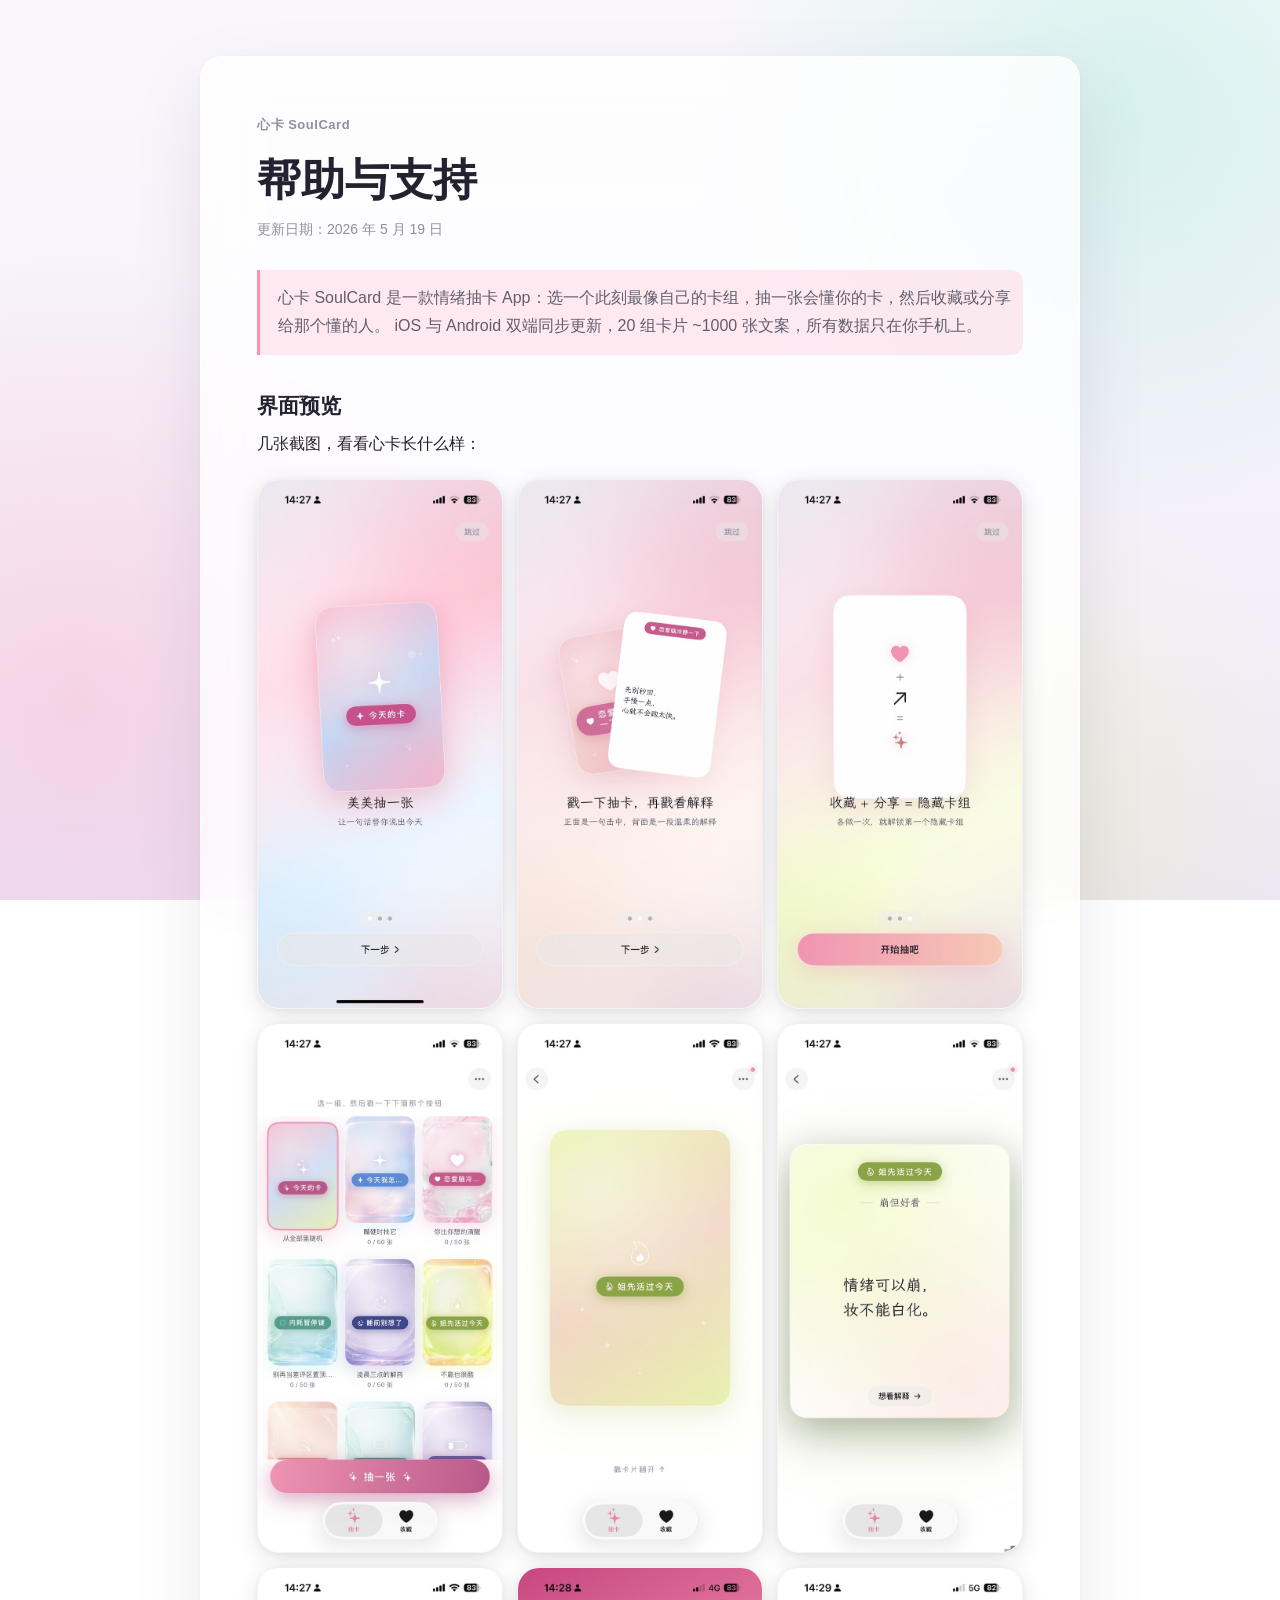
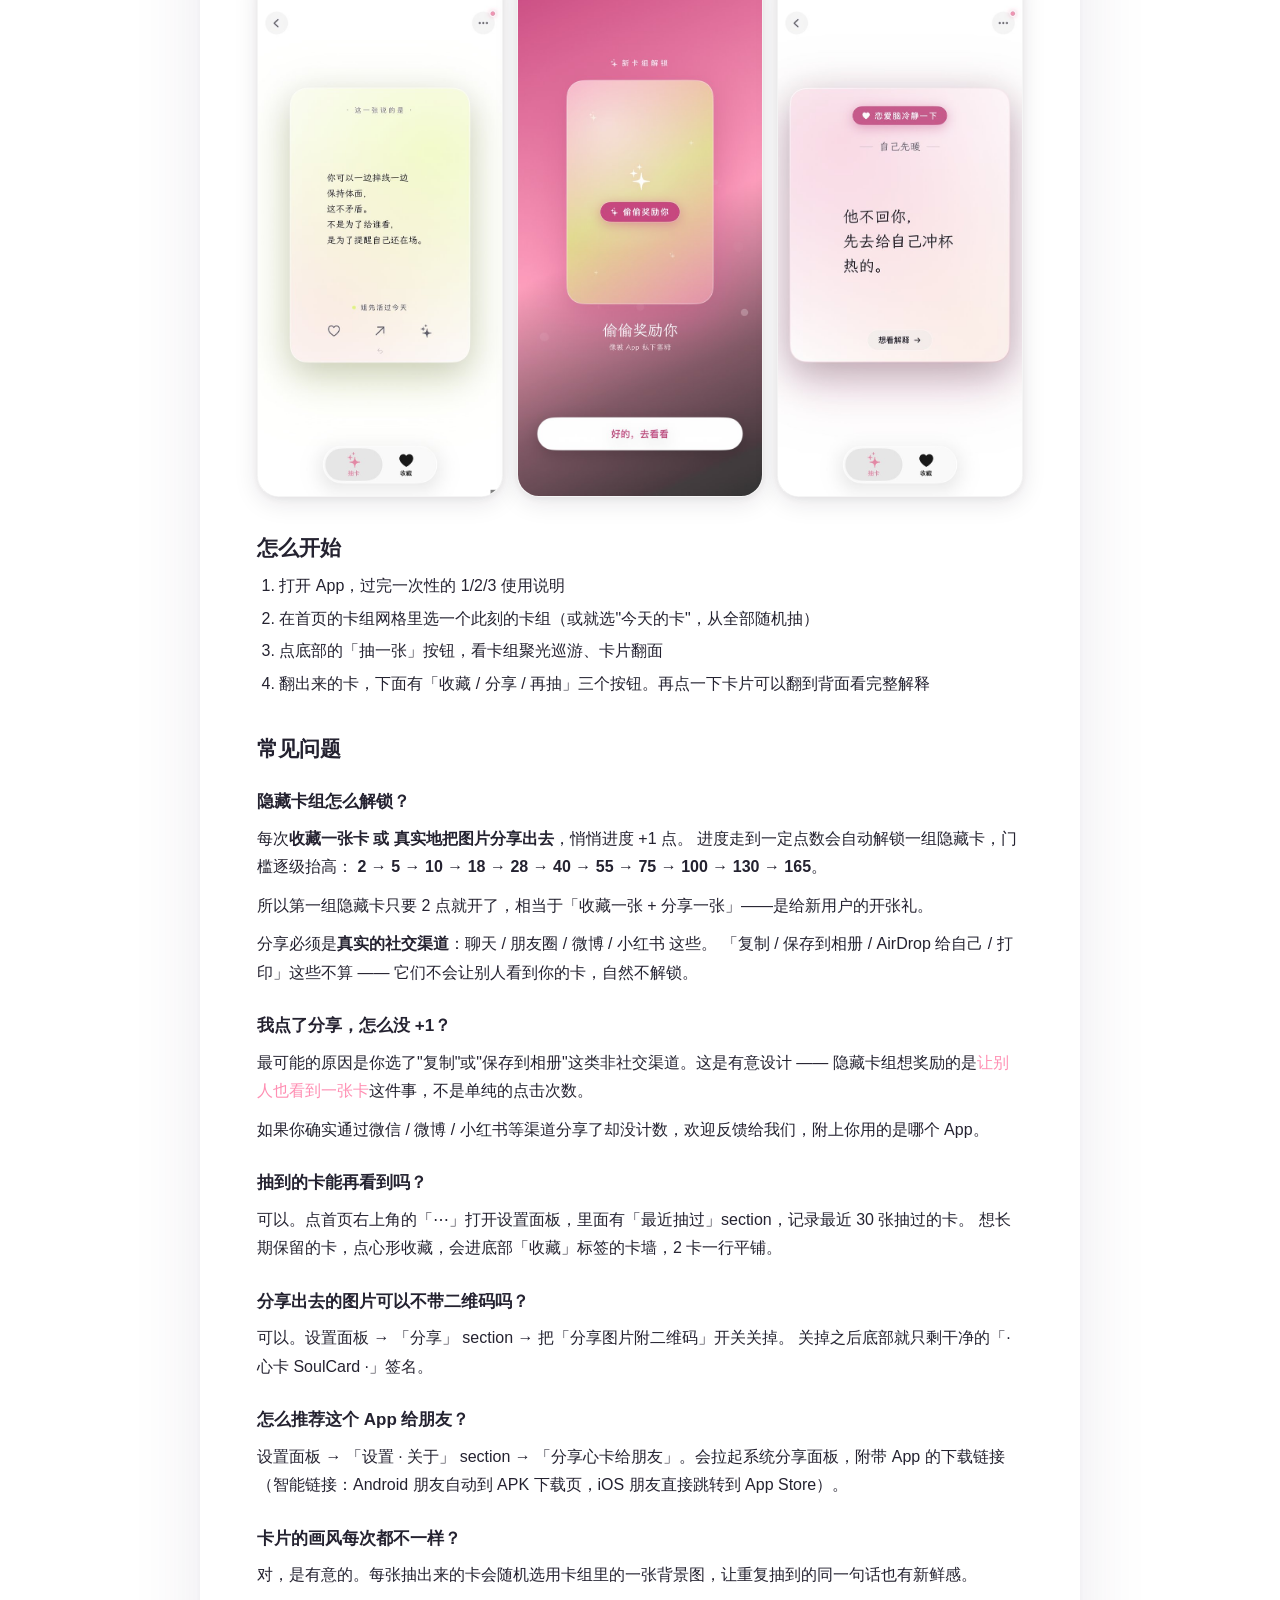
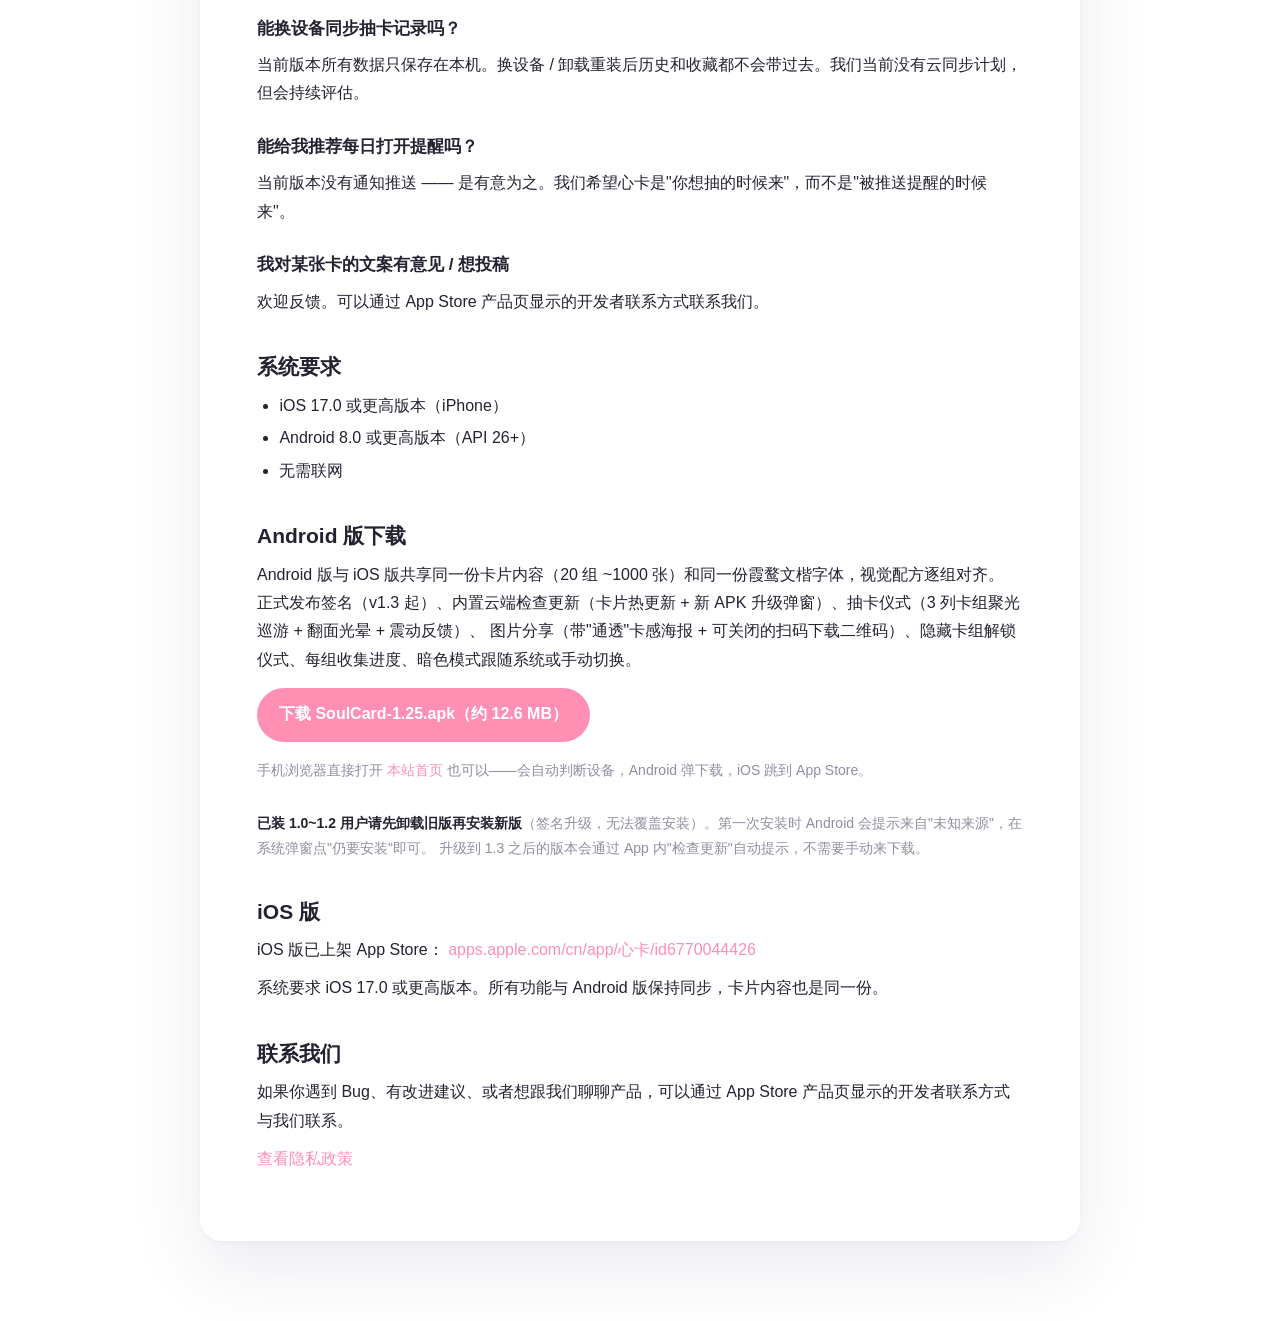
==== support.html @ 395b5c8a "v1.25 — Settings sheet section reorder History (最近抽过) is a low-frequency look-back surface; About / " ====
<!doctype html>
<html lang="zh-Hans">
<head>
  <meta charset="utf-8">
  <meta name="viewport" content="width=device-width, initial-scale=1">
  <title>心卡 SoulCard 帮助与支持</title>
  <meta name="description" content="心卡 SoulCard App 使用帮助、常见问题与联系方式">
  <link rel="stylesheet" href="style.css">
</head>
<body>
  <main>
    <article>
      <p class="brand"><a href="./index.html">心卡 SoulCard</a></p>
      <h1>帮助与支持</h1>
      <p class="meta">更新日期：2026 年 5 月 19 日</p>

      <p class="summary">
        心卡 SoulCard 是一款情绪抽卡 App：选一个此刻最像自己的卡组，抽一张会懂你的卡，然后收藏或分享给那个懂的人。
        iOS 与 Android 双端同步更新，20 组卡片 ~1000 张文案，所有数据只在你手机上。
      </p>

      <h2>界面预览</h2>
      <p>几张截图，看看心卡长什么样：</p>
      <div class="screenshots-grid">
        <img src="./screenshots/img_7902.jpg" alt="心卡界面 1" loading="lazy">
        <img src="./screenshots/img_7903.jpg" alt="心卡界面 2" loading="lazy">
        <img src="./screenshots/img_7904.jpg" alt="心卡界面 3" loading="lazy">
        <img src="./screenshots/img_7905.jpg" alt="心卡界面 4" loading="lazy">
        <img src="./screenshots/img_7906.jpg" alt="心卡界面 5" loading="lazy">
        <img src="./screenshots/img_7907.jpg" alt="心卡界面 6" loading="lazy">
        <img src="./screenshots/img_7908.jpg" alt="心卡界面 7" loading="lazy">
        <img src="./screenshots/img_7911.jpg" alt="心卡界面 8" loading="lazy">
        <img src="./screenshots/img_7913.jpg" alt="心卡界面 9" loading="lazy">
      </div>

      <h2>怎么开始</h2>
      <ol>
        <li>打开 App，过完一次性的 1/2/3 使用说明</li>
        <li>在首页的卡组网格里选一个此刻的卡组（或就选"今天的卡"，从全部随机抽）</li>
        <li>点底部的「抽一张」按钮，看卡组聚光巡游、卡片翻面</li>
        <li>翻出来的卡，下面有「收藏 / 分享 / 再抽」三个按钮。再点一下卡片可以翻到背面看完整解释</li>
      </ol>

      <h2>常见问题</h2>

      <h3>隐藏卡组怎么解锁？</h3>
      <p>
        每次<strong>收藏一张卡 或 真实地把图片分享出去</strong>，悄悄进度 +1 点。
        进度走到一定点数会自动解锁一组隐藏卡，门槛逐级抬高：
        <strong>2 → 5 → 10 → 18 → 28 → 40 → 55 → 75 → 100 → 130 → 165</strong>。
      </p>
      <p>
        所以第一组隐藏卡只要 2 点就开了，相当于「收藏一张 + 分享一张」——是给新用户的开张礼。
      </p>
      <p>
        分享必须是<strong>真实的社交渠道</strong>：聊天 / 朋友圈 / 微博 / 小红书 这些。
        「复制 / 保存到相册 / AirDrop 给自己 / 打印」这些不算 —— 它们不会让别人看到你的卡，自然不解锁。
      </p>

      <h3>我点了分享，怎么没 +1？</h3>
      <p>
        最可能的原因是你选了"复制"或"保存到相册"这类非社交渠道。这是有意设计 —— 隐藏卡组想奖励的是<em>让别人也看到一张卡</em>这件事，不是单纯的点击次数。
      </p>
      <p>
        如果你确实通过微信 / 微博 / 小红书等渠道分享了却没计数，欢迎反馈给我们，附上你用的是哪个 App。
      </p>

      <h3>抽到的卡能再看到吗？</h3>
      <p>
        可以。点首页右上角的「⋯」打开设置面板，里面有「最近抽过」section，记录最近 30 张抽过的卡。
        想长期保留的卡，点心形收藏，会进底部「收藏」标签的卡墙，2 卡一行平铺。
      </p>

      <h3>分享出去的图片可以不带二维码吗？</h3>
      <p>
        可以。设置面板 → 「分享」 section → 把「分享图片附二维码」开关关掉。
        关掉之后底部就只剩干净的「· 心卡 SoulCard ·」签名。
      </p>

      <h3>怎么推荐这个 App 给朋友？</h3>
      <p>
        设置面板 → 「设置 · 关于」 section → 「分享心卡给朋友」。会拉起系统分享面板，附带 App 的下载链接（智能链接：Android 朋友自动到 APK 下载页，iOS 朋友直接跳转到 App Store）。
      </p>

      <h3>卡片的画风每次都不一样？</h3>
      <p>
        对，是有意的。每张抽出来的卡会随机选用卡组里的一张背景图，让重复抽到的同一句话也有新鲜感。
      </p>

      <h3>能换设备同步抽卡记录吗？</h3>
      <p>
        当前版本所有数据只保存在本机。换设备 / 卸载重装后历史和收藏都不会带过去。我们当前没有云同步计划，但会持续评估。
      </p>

      <h3>能给我推荐每日打开提醒吗？</h3>
      <p>
        当前版本没有通知推送 —— 是有意为之。我们希望心卡是"你想抽的时候来"，而不是"被推送提醒的时候来"。
      </p>

      <h3>我对某张卡的文案有意见 / 想投稿</h3>
      <p>
        欢迎反馈。可以通过 App Store 产品页显示的开发者联系方式联系我们。
      </p>

      <h2>系统要求</h2>
      <ul>
        <li>iOS 17.0 或更高版本（iPhone）</li>
        <li>Android 8.0 或更高版本（API 26+）</li>
        <li>无需联网</li>
      </ul>

      <h2>Android 版下载</h2>
      <p>
        Android 版与 iOS 版共享同一份卡片内容（20 组 ~1000 张）和同一份霞鹜文楷字体，视觉配方逐组对齐。
        正式发布签名（v1.3 起）、内置云端检查更新（卡片热更新 + 新 APK 升级弹窗）、抽卡仪式（3 列卡组聚光巡游 + 翻面光晕 + 震动反馈）、
        图片分享（带"通透"卡感海报 + 可关闭的扫码下载二维码）、隐藏卡组解锁仪式、每组收集进度、暗色模式跟随系统或手动切换。
      </p>
      <p>
        <a class="apk-download" href="./android/SoulCard-1.25.apk" download>下载 SoulCard-1.25.apk（约 12.6 MB）</a>
      </p>
      <p class="meta">
        手机浏览器直接打开 <a href="./">本站首页</a> 也可以——会自动判断设备，Android 弹下载，iOS 跳到 App Store。
      </p>
      <p class="meta">
        <strong>已装 1.0~1.2 用户请先卸载旧版再安装新版</strong>（签名升级，无法覆盖安装）。第一次安装时 Android 会提示来自"未知来源"，在系统弹窗点"仍要安装"即可。
        升级到 1.3 之后的版本会通过 App 内"检查更新"自动提示，不需要手动来下载。
      </p>

      <h2>iOS 版</h2>
      <p>
        iOS 版已上架 App Store：
        <a href="https://apps.apple.com/cn/app/%E5%BF%83%E5%8D%A1/id6770044426">apps.apple.com/cn/app/心卡/id6770044426</a>
      </p>
      <p>
        系统要求 iOS 17.0 或更高版本。所有功能与 Android 版保持同步，卡片内容也是同一份。
      </p>

      <h2>联系我们</h2>
      <p>
        如果你遇到 Bug、有改进建议、或者想跟我们聊聊产品，可以通过 App Store 产品页显示的开发者联系方式与我们联系。
      </p>
      <p>
        <a href="./privacy.html">查看隐私政策</a>
      </p>
    </article>
  </main>
</body>
</html>
---- style.css ----
:root {
  color-scheme: light;
  --bg-base: #faf7fc;
  --paper: rgba(255, 255, 255, 0.78);
  --ink-primary: #242230;
  --ink-secondary: #625e6d;
  --ink-tertiary: #928da0;
  --accent: #ff8fb3;
  --accent-soft: rgba(255, 143, 179, 0.18);
  --line: rgba(255, 255, 255, 0.55);
  --line-soft: rgba(146, 141, 160, 0.18);
}

* {
  box-sizing: border-box;
}

html, body {
  margin: 0;
  padding: 0;
}

body {
  min-height: 100vh;
  background:
    radial-gradient(circle at 88% 12%, rgba(141, 232, 210, 0.32), transparent 26rem),
    radial-gradient(circle at 6% 78%, rgba(255, 143, 179, 0.28), transparent 28rem),
    radial-gradient(circle at 78% 92%, rgba(221, 245, 110, 0.22), transparent 22rem),
    linear-gradient(180deg, #faf7fc, #f3effa 70%, #ece6f7);
  background-attachment: fixed;
  color: var(--ink-primary);
  font-family: -apple-system, BlinkMacSystemFont, "PingFang SC", "Hiragino Sans GB", "Microsoft YaHei", sans-serif;
  line-height: 1.78;
  -webkit-font-smoothing: antialiased;
}

main {
  width: min(880px, calc(100% - 32px));
  margin: 0 auto;
  padding: 56px 0 80px;
}

article {
  background: var(--paper);
  backdrop-filter: blur(28px) saturate(1.1);
  -webkit-backdrop-filter: blur(28px) saturate(1.1);
  border: 1px solid var(--line);
  border-radius: 22px;
  padding: clamp(28px, 5vw, 56px);
  box-shadow:
    0 26px 70px rgba(60, 40, 90, 0.10),
    0 2px 6px rgba(60, 40, 90, 0.04);
}

article.landing {
  text-align: center;
  padding-top: clamp(56px, 10vw, 96px);
  padding-bottom: clamp(48px, 8vw, 80px);
}

.brand {
  margin: 0 0 18px;
  font-size: 13px;
  font-weight: 600;
  letter-spacing: 0.04em;
  color: var(--ink-tertiary);
  text-transform: none;
}

.brand a {
  color: inherit;
  text-decoration: none;
}

.brand a:hover {
  color: var(--accent);
}

h1 {
  margin: 0 0 8px;
  font-size: clamp(30px, 5.4vw, 44px);
  line-height: 1.2;
  letter-spacing: 0;
  font-weight: 600;
}

h2 {
  margin: 36px 0 10px;
  font-size: 21px;
  line-height: 1.4;
  letter-spacing: 0;
  font-weight: 600;
}

h3 {
  margin: 26px 0 8px;
  font-size: 17px;
  line-height: 1.5;
  font-weight: 600;
  color: var(--ink-primary);
}

p {
  margin: 10px 0;
  color: var(--ink-primary);
}

strong {
  font-weight: 600;
  color: var(--ink-primary);
}

em {
  font-style: normal;
  color: var(--accent);
  font-weight: 500;
}

ul, ol {
  margin: 10px 0 0;
  padding-left: 1.4em;
}

li {
  margin: 4px 0;
  color: var(--ink-primary);
}

.meta {
  color: var(--ink-tertiary);
  font-size: 14px;
  margin-bottom: 28px;
}

.apk-download {
  display: inline-block;
  background: var(--accent);
  color: #fff;
  padding: 12px 22px;
  border-radius: 28px;
  text-decoration: none;
  font-weight: 600;
  font-size: 16px;
  margin: 4px 0 6px;
}

.apk-download:hover {
  opacity: 0.9;
}

.screenshots-grid {
  display: grid;
  grid-template-columns: repeat(3, 1fr);
  gap: 14px;
  margin: 20px 0 28px;
}

.screenshots-grid img {
  width: 100%;
  height: auto;
  border-radius: 22px;
  box-shadow: 0 6px 24px rgba(30, 18, 40, 0.10), 0 2px 6px rgba(30, 18, 40, 0.06);
  border: 1px solid rgba(0, 0, 0, 0.04);
  display: block;
}

@media (max-width: 600px) {
  .screenshots-grid {
    grid-template-columns: repeat(2, 1fr);
    gap: 10px;
  }
  .screenshots-grid img {
    border-radius: 16px;
  }
}

.tagline {
  font-size: clamp(16px, 2.4vw, 19px);
  color: var(--ink-secondary);
  margin: 6px 0 28px;
}

.summary {
  border-left: 3px solid var(--accent);
  padding: 14px 0 14px 18px;
  margin: 24px 0 8px;
  color: var(--ink-secondary);
  background: var(--accent-soft);
  border-radius: 0 12px 12px 0;
}

article.landing .summary {
  border-left: none;
  border-radius: 14px;
  padding: 18px 22px;
  text-align: center;
  display: inline-block;
  max-width: 540px;
  margin: 0 auto;
}

a {
  color: var(--accent);
  text-decoration: none;
  border-bottom: 1px solid transparent;
  transition: border-color 0.18s ease;
}

a:hover {
  border-bottom-color: var(--accent);
}

.links {
  display: flex;
  flex-wrap: wrap;
  justify-content: center;
  gap: 14px;
  margin: 36px 0 18px;
}

.links a {
  display: inline-flex;
  align-items: center;
  padding: 12px 22px;
  border-radius: 999px;
  background: rgba(255, 255, 255, 0.7);
  border: 1px solid var(--line);
  color: var(--ink-primary);
  font-weight: 600;
  box-shadow: 0 6px 20px rgba(60, 40, 90, 0.06);
  transition: transform 0.18s ease, box-shadow 0.18s ease;
}

.links a:hover {
  transform: translateY(-1px);
  box-shadow: 0 10px 28px rgba(60, 40, 90, 0.10);
}

.footer-note {
  font-size: 13px;
  color: var(--ink-tertiary);
  margin-top: 24px;
}
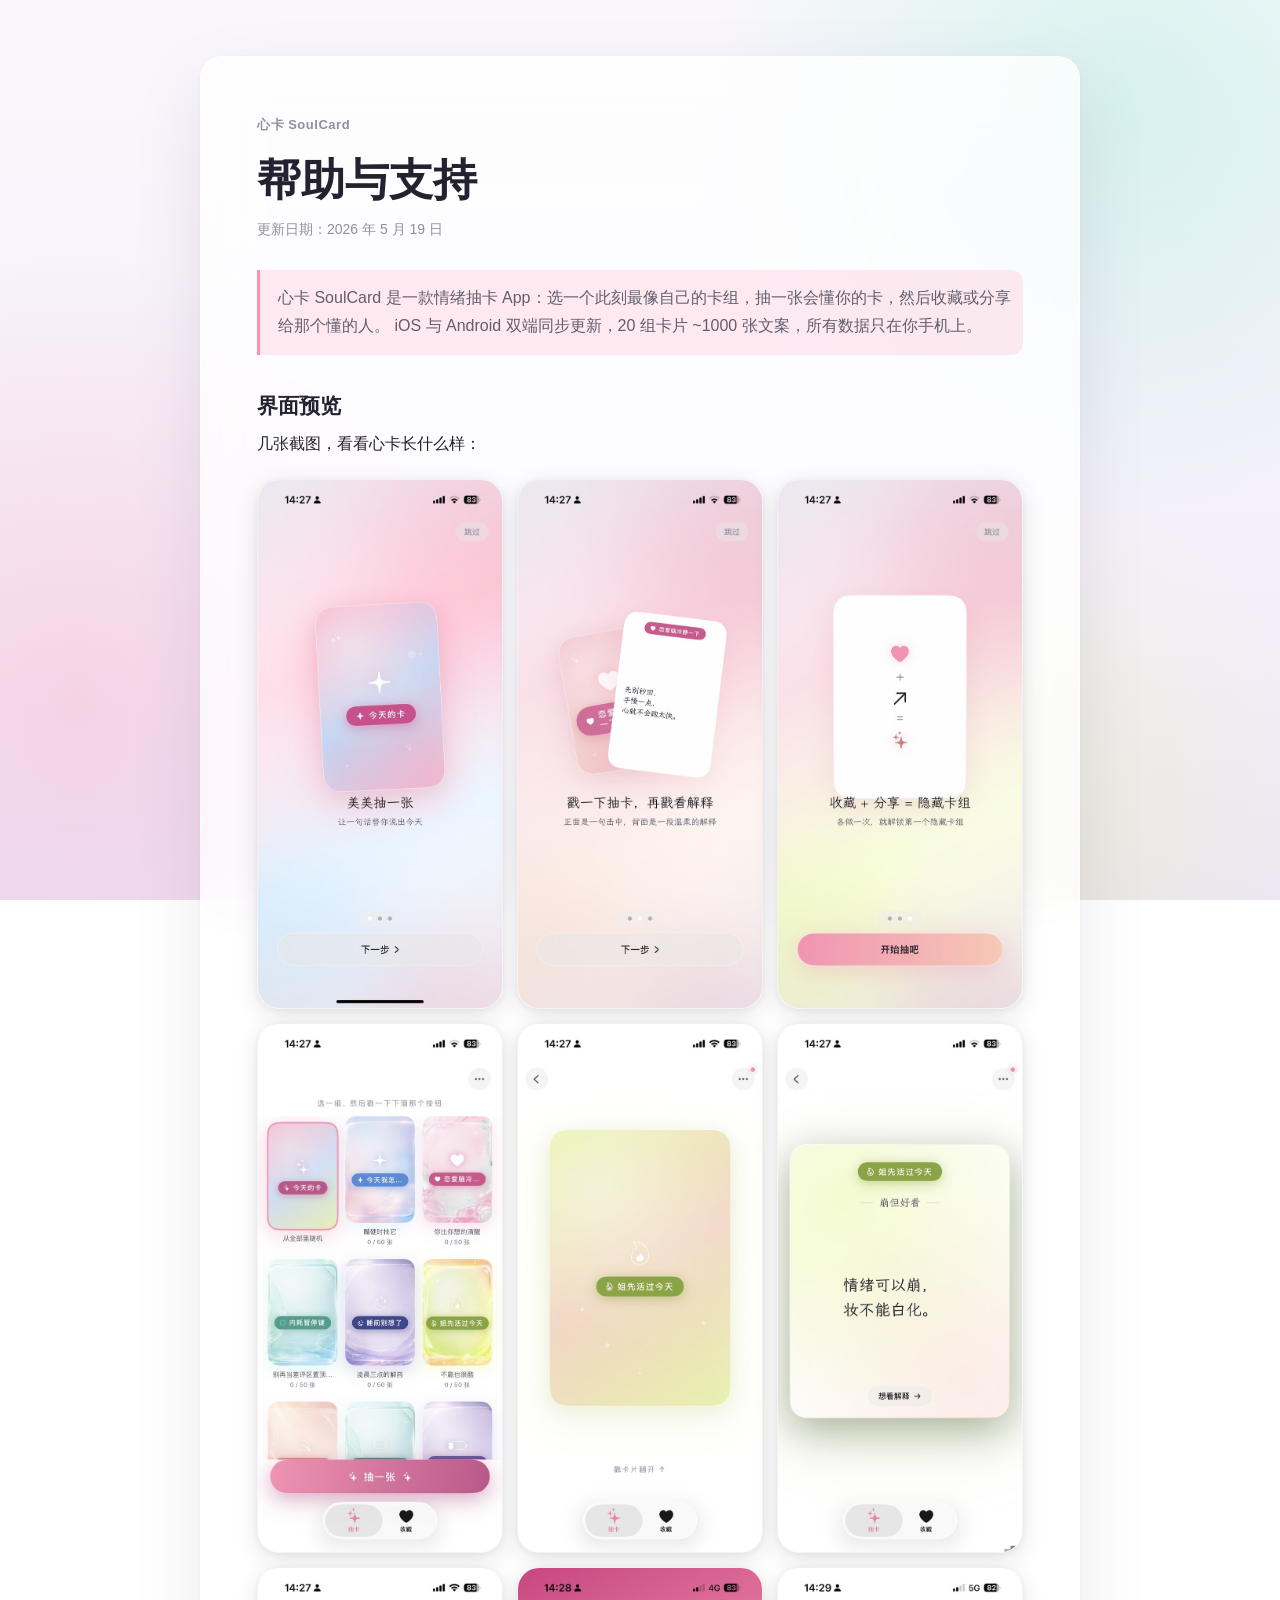
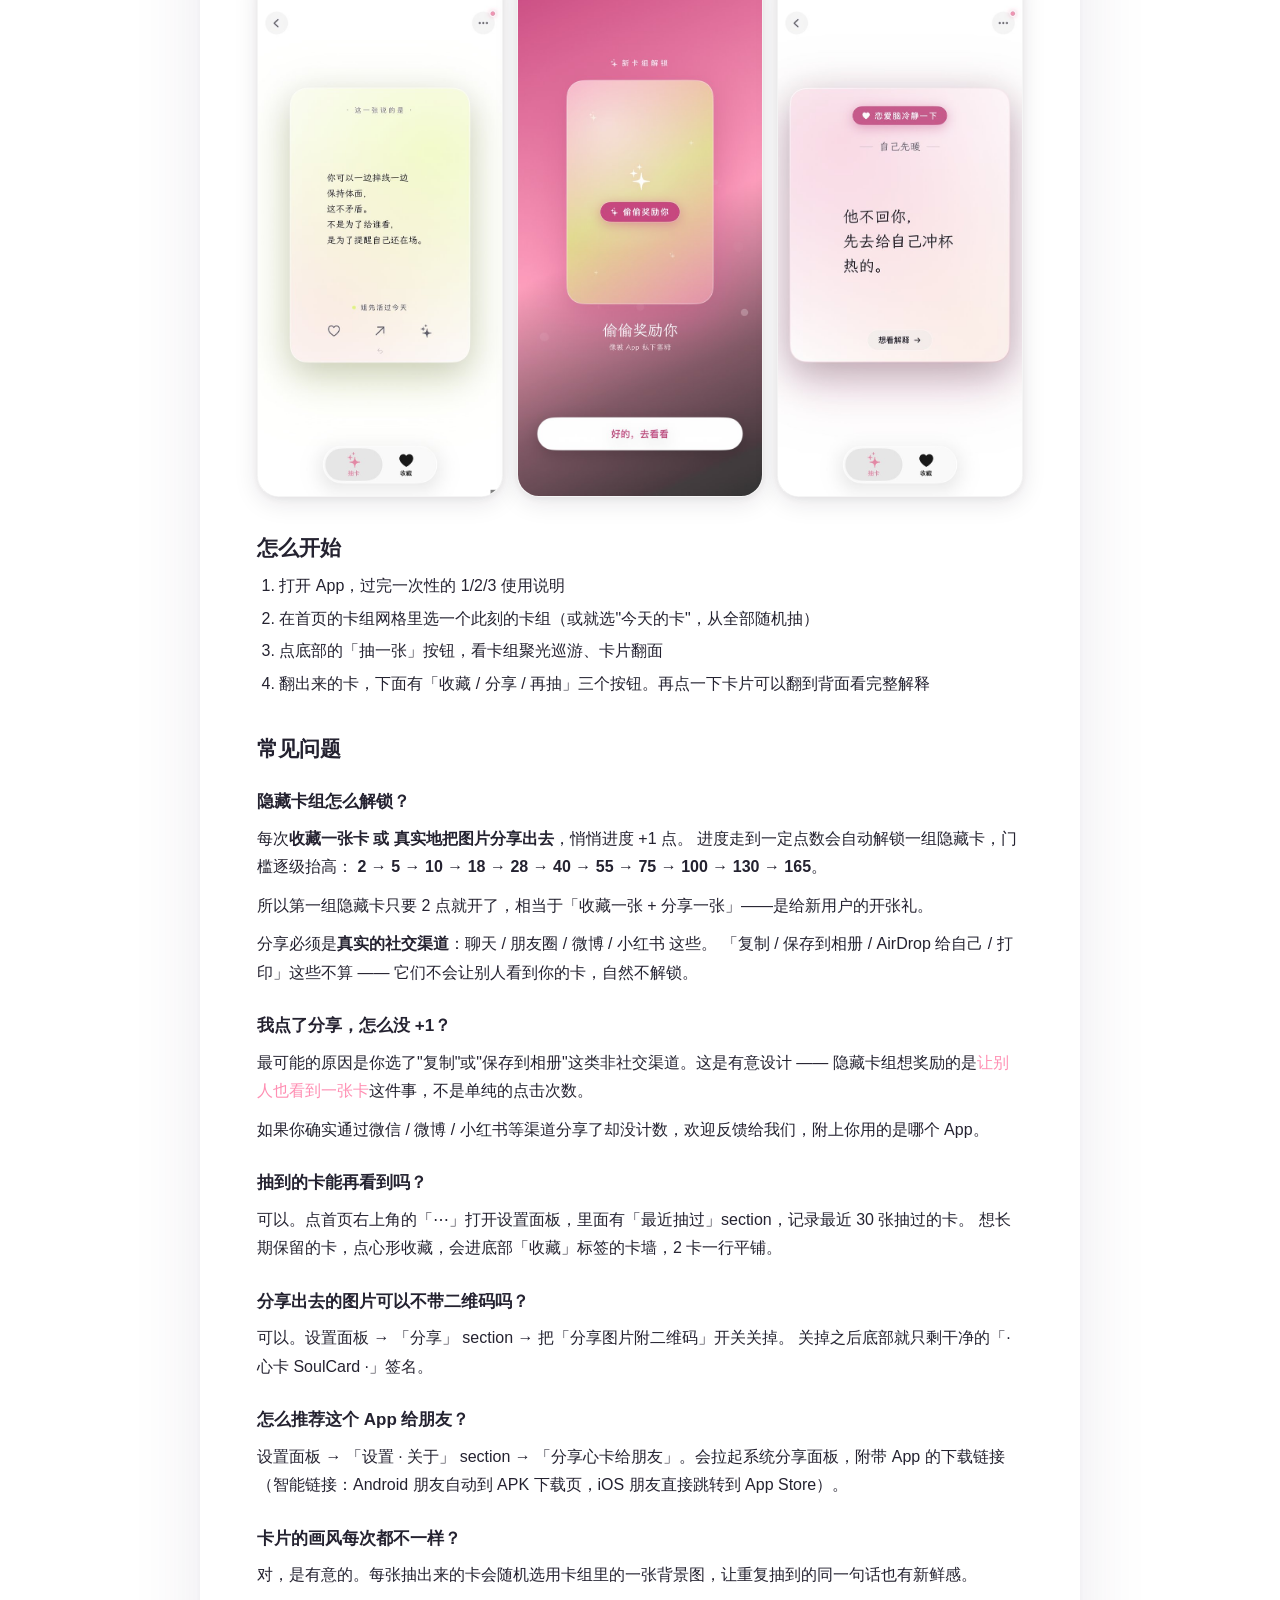
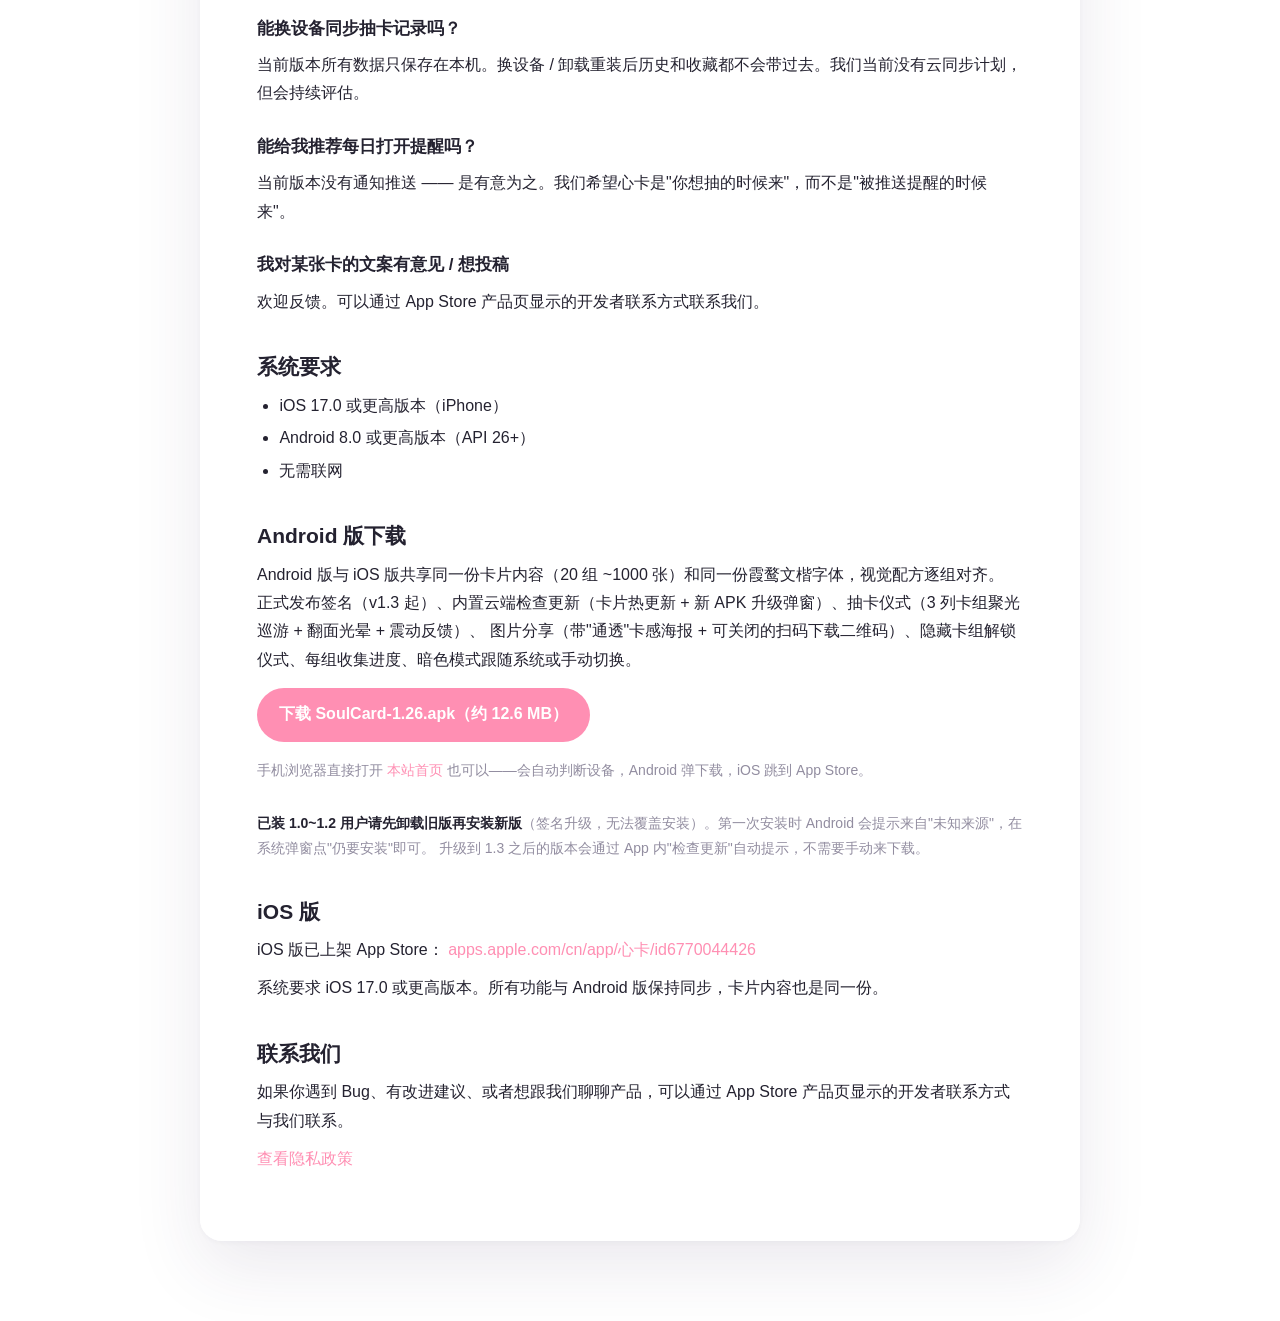
==== commit ff7f04e3: "v1.26 — single-surface home, no bottom tab bar Removed the 抽卡 / 收藏 bottom tab row. The home is now o" ====
--- a/support.html
+++ b/support.html
@@ -116,7 +116,7 @@
         图片分享（带"通透"卡感海报 + 可关闭的扫码下载二维码）、隐藏卡组解锁仪式、每组收集进度、暗色模式跟随系统或手动切换。
       </p>
       <p>
-        <a class="apk-download" href="./android/SoulCard-1.25.apk" download>下载 SoulCard-1.25.apk（约 12.6 MB）</a>
+        <a class="apk-download" href="./android/SoulCard-1.26.apk" download>下载 SoulCard-1.26.apk（约 12.6 MB）</a>
       </p>
       <p class="meta">
         手机浏览器直接打开 <a href="./">本站首页</a> 也可以——会自动判断设备，Android 弹下载，iOS 跳到 App Store。
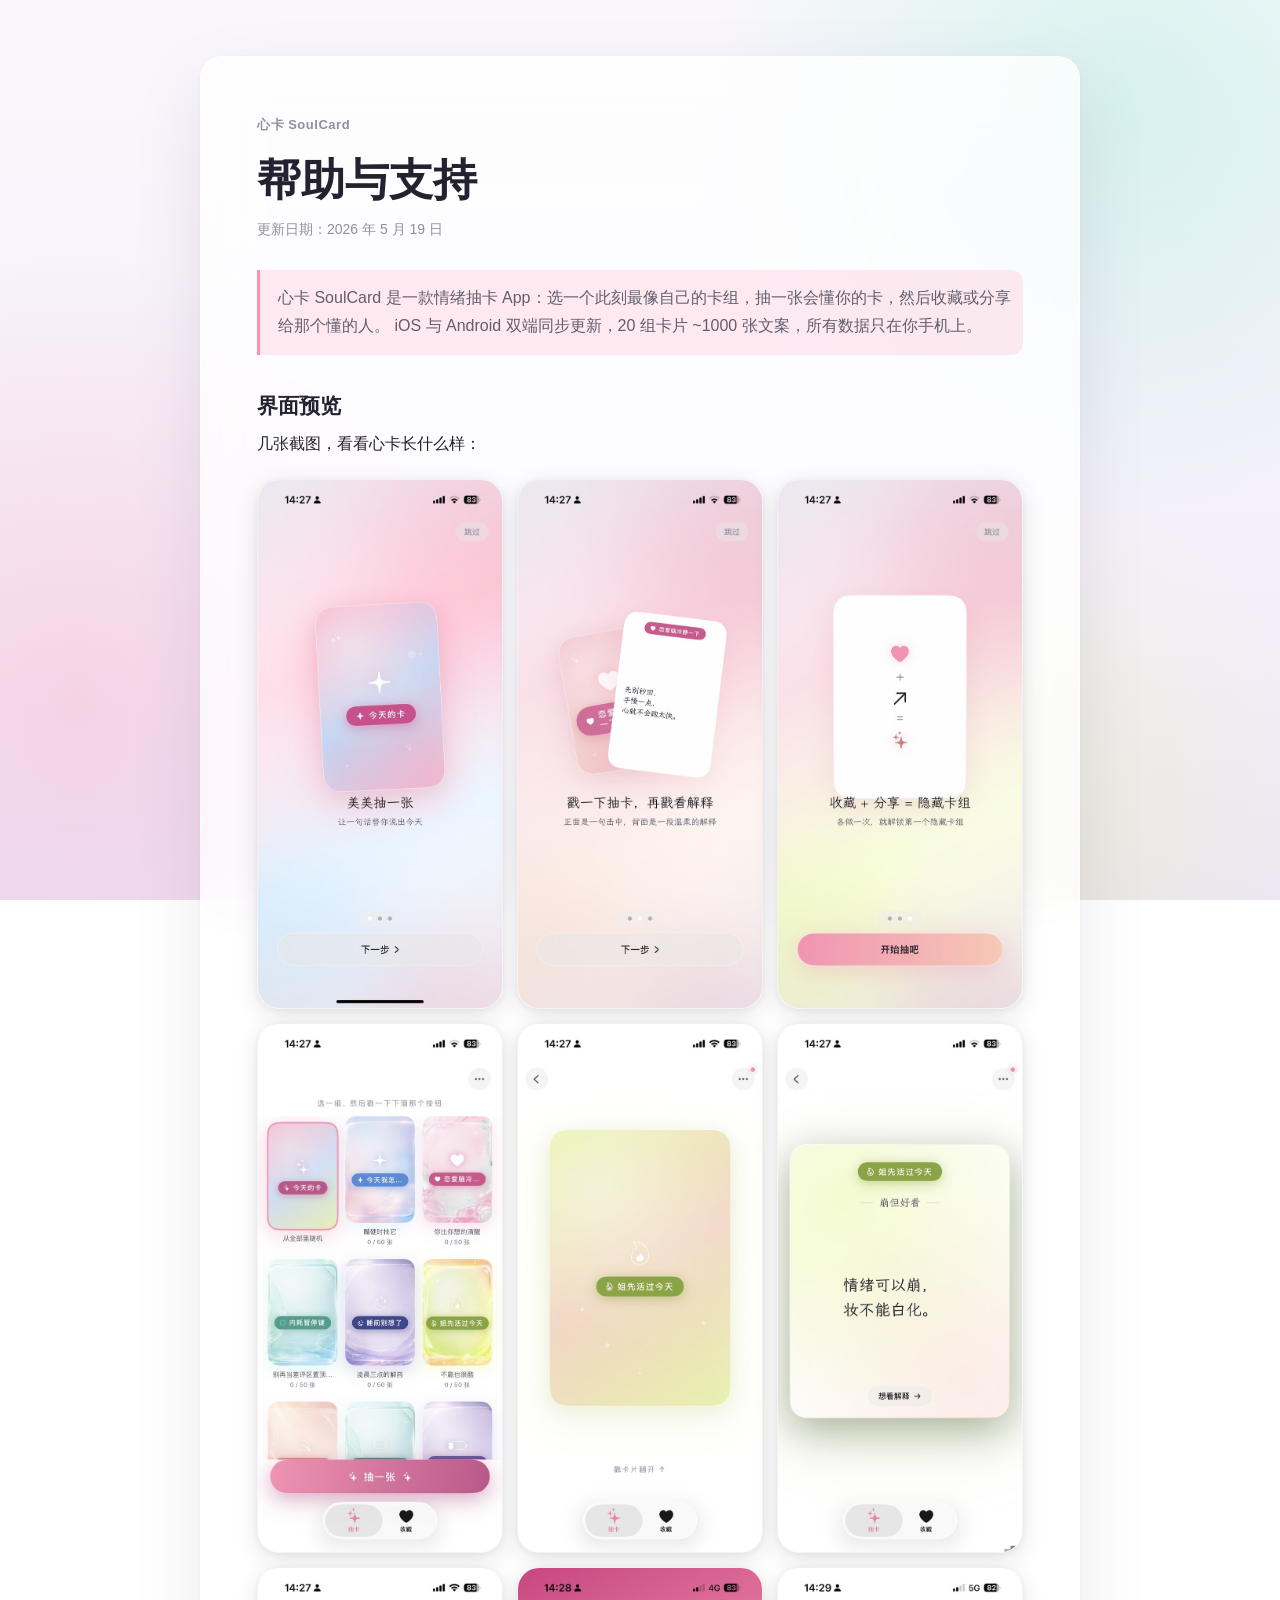
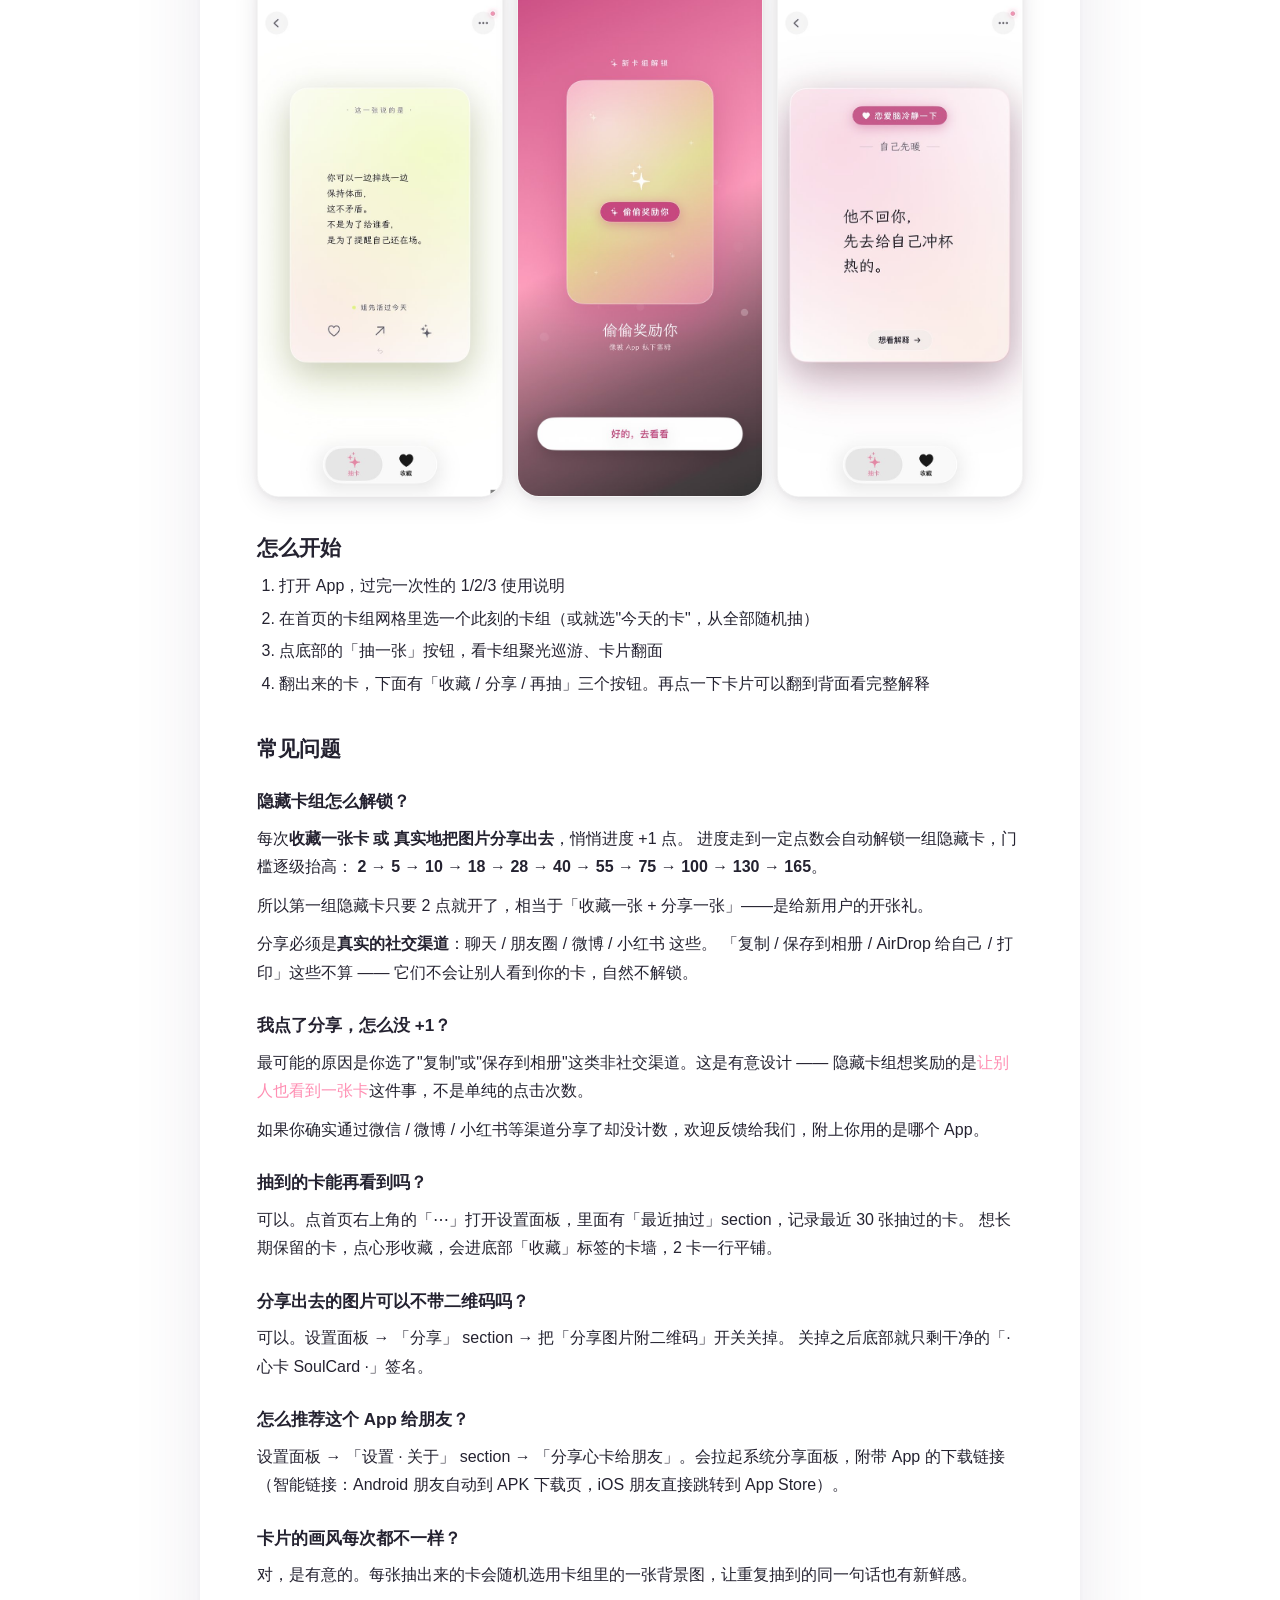
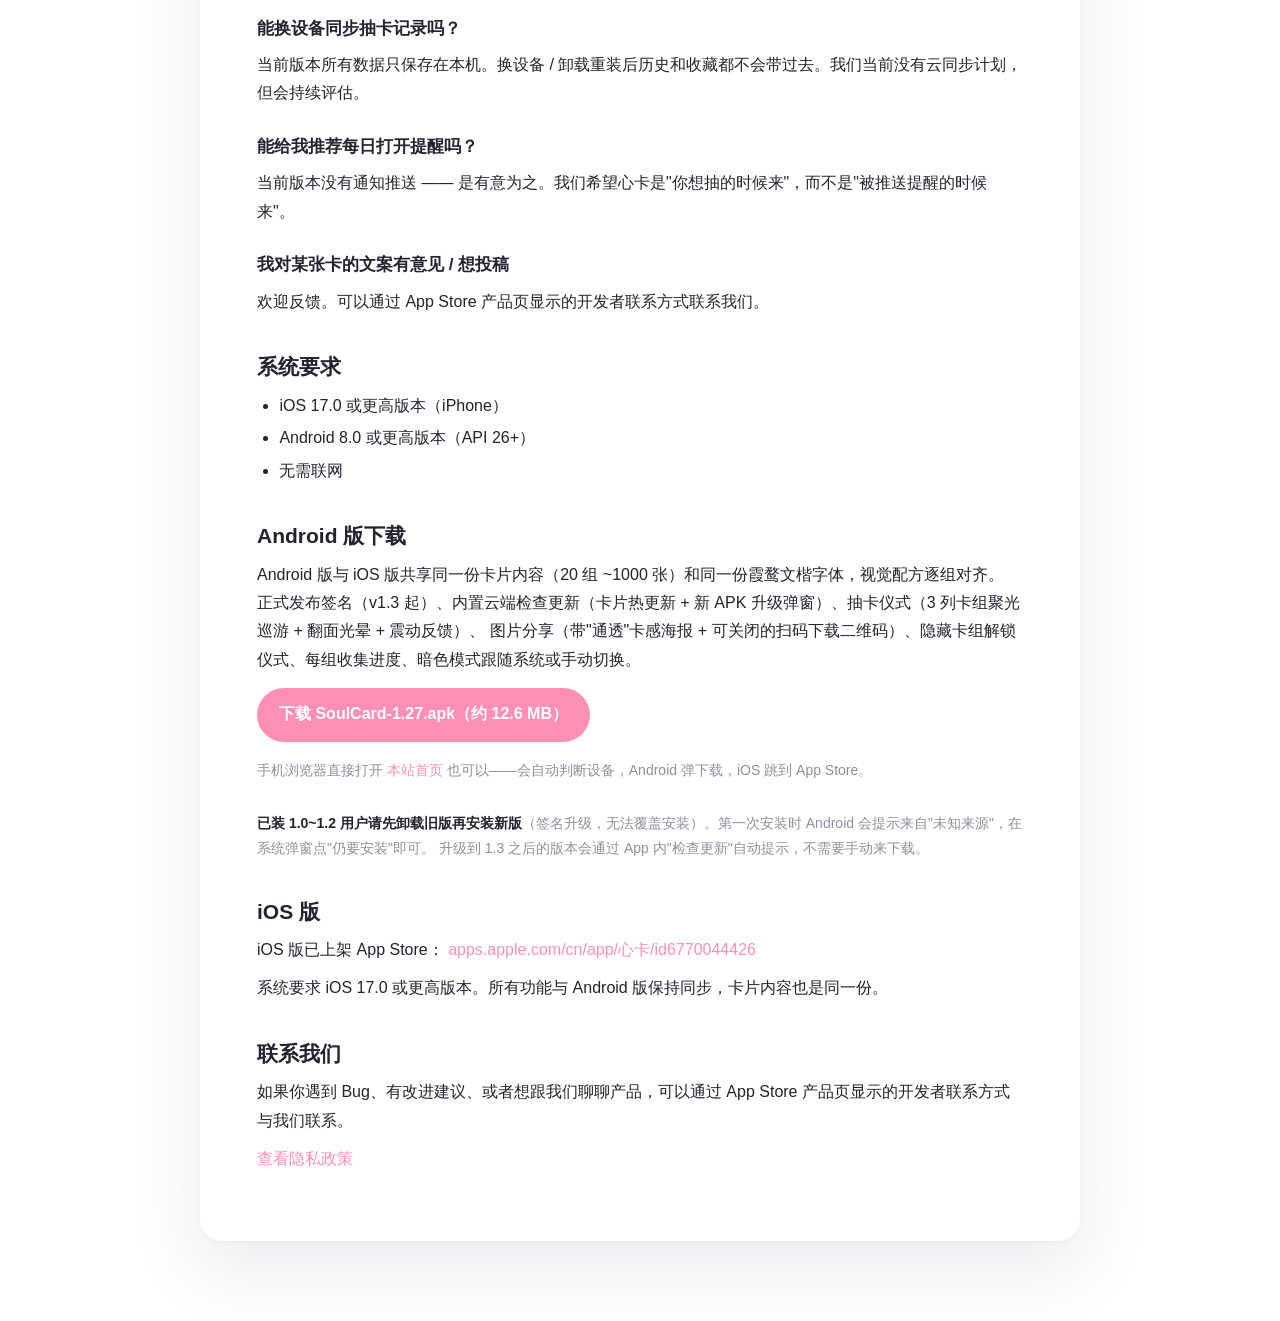
==== commit e0dea254: "v1.27 — long-explanation layout fix User flagged secret_menu_002 (52 chars, 8 lines after poetic bre" ====
--- a/support.html
+++ b/support.html
@@ -116,7 +116,7 @@
         图片分享（带"通透"卡感海报 + 可关闭的扫码下载二维码）、隐藏卡组解锁仪式、每组收集进度、暗色模式跟随系统或手动切换。
       </p>
       <p>
-        <a class="apk-download" href="./android/SoulCard-1.26.apk" download>下载 SoulCard-1.26.apk（约 12.6 MB）</a>
+        <a class="apk-download" href="./android/SoulCard-1.27.apk" download>下载 SoulCard-1.27.apk（约 12.6 MB）</a>
       </p>
       <p class="meta">
         手机浏览器直接打开 <a href="./">本站首页</a> 也可以——会自动判断设备，Android 弹下载，iOS 跳到 App Store。
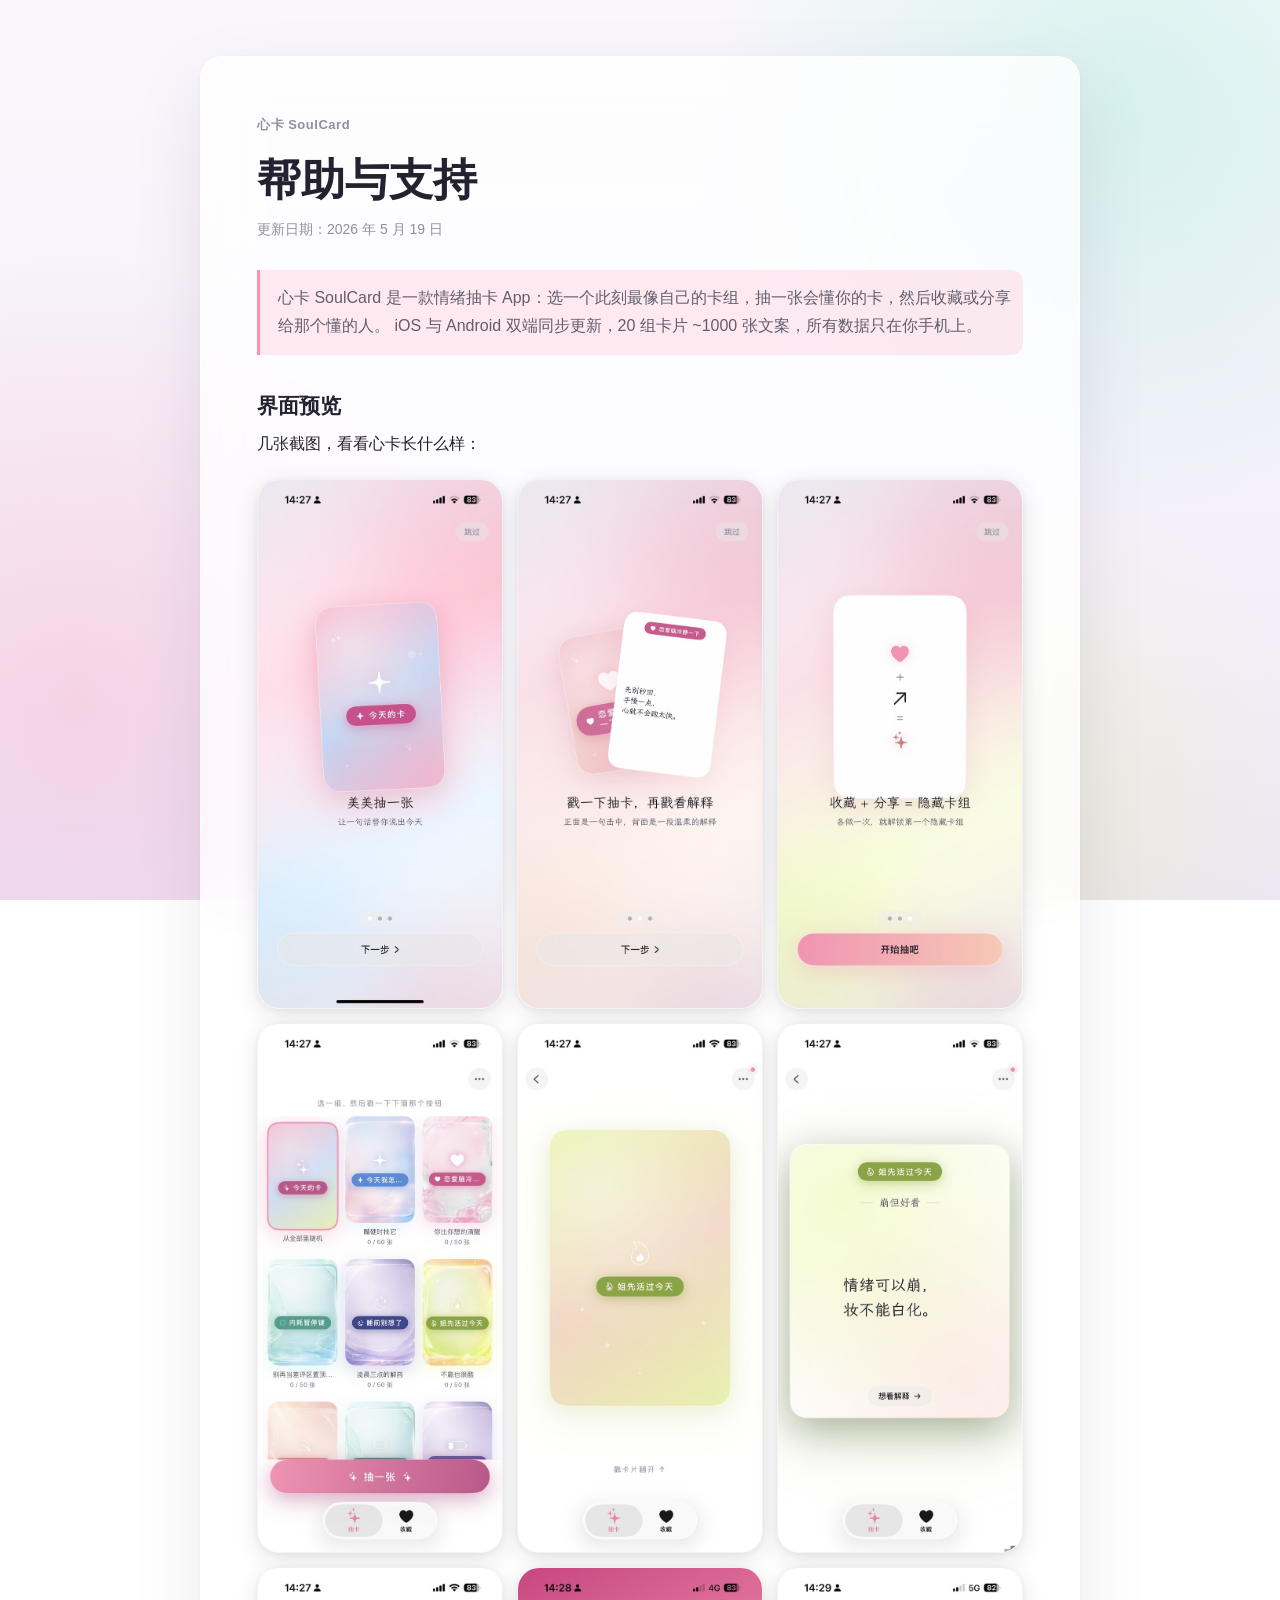
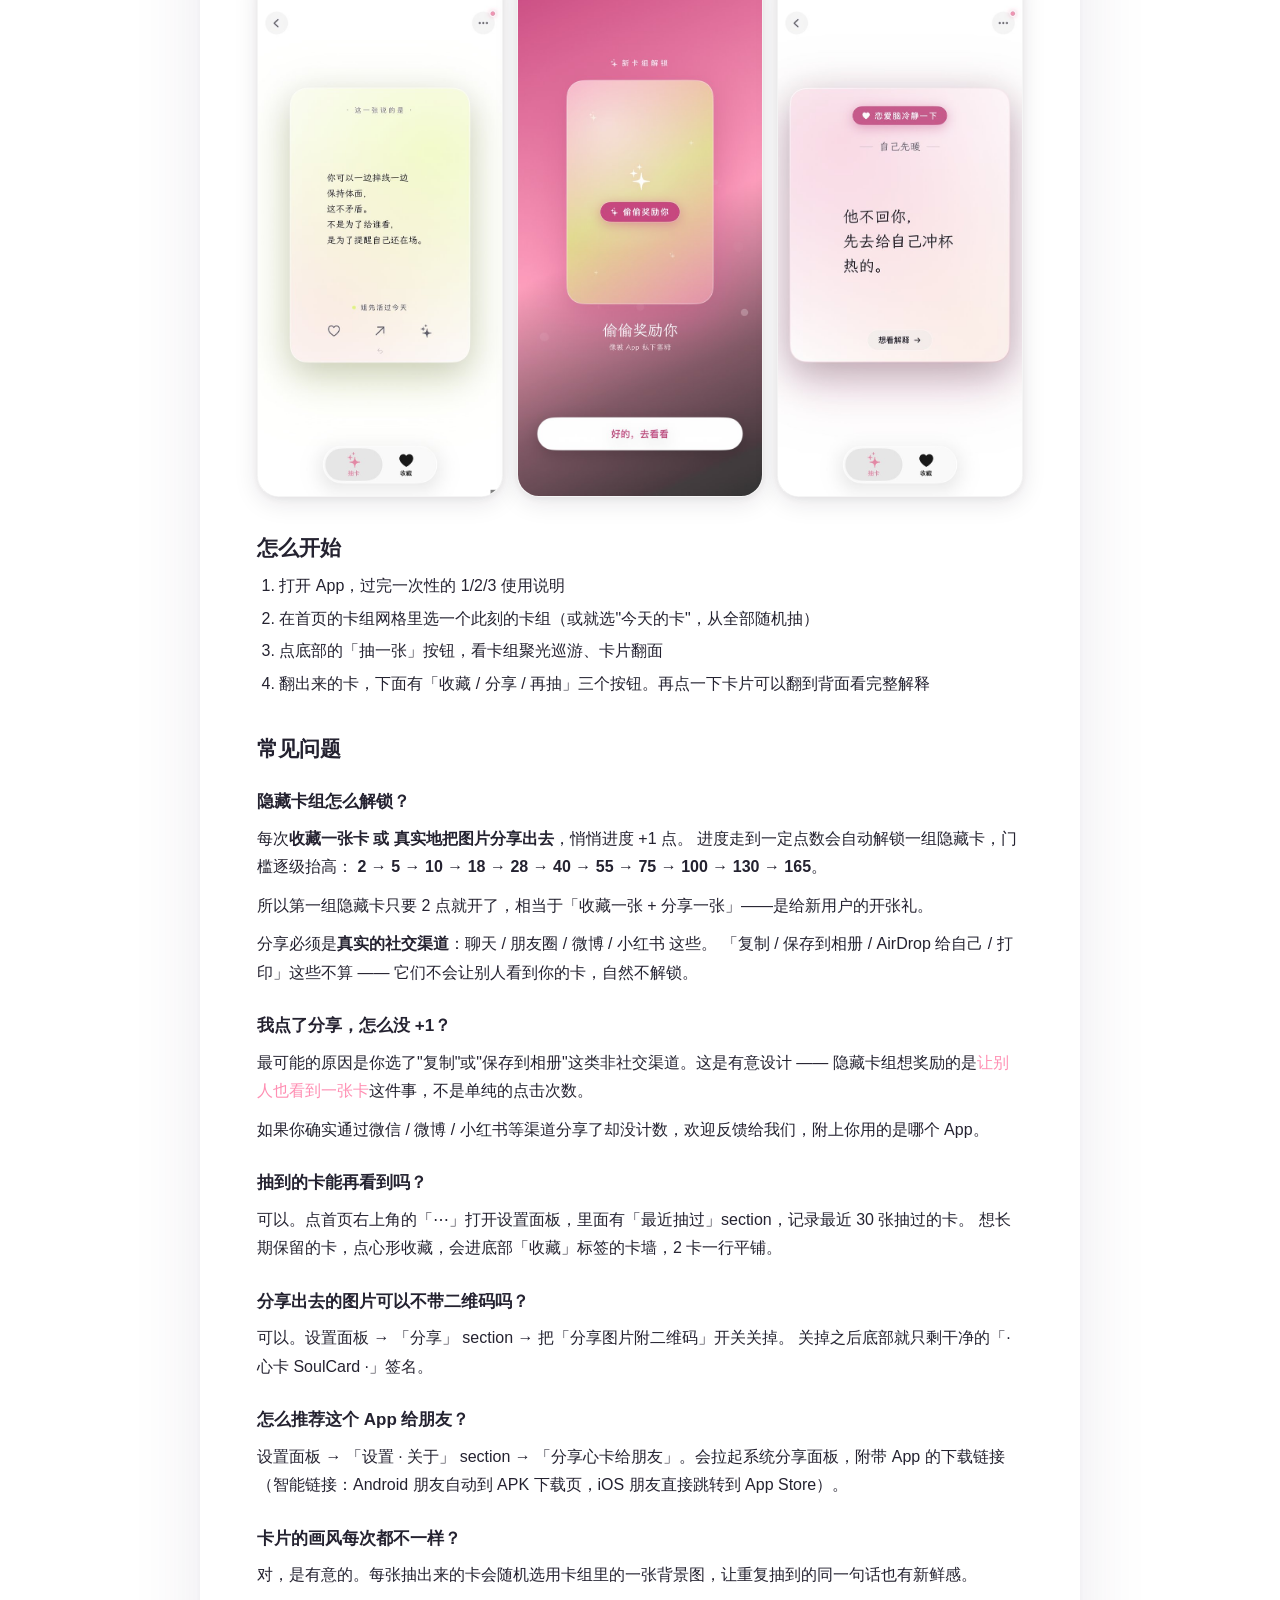
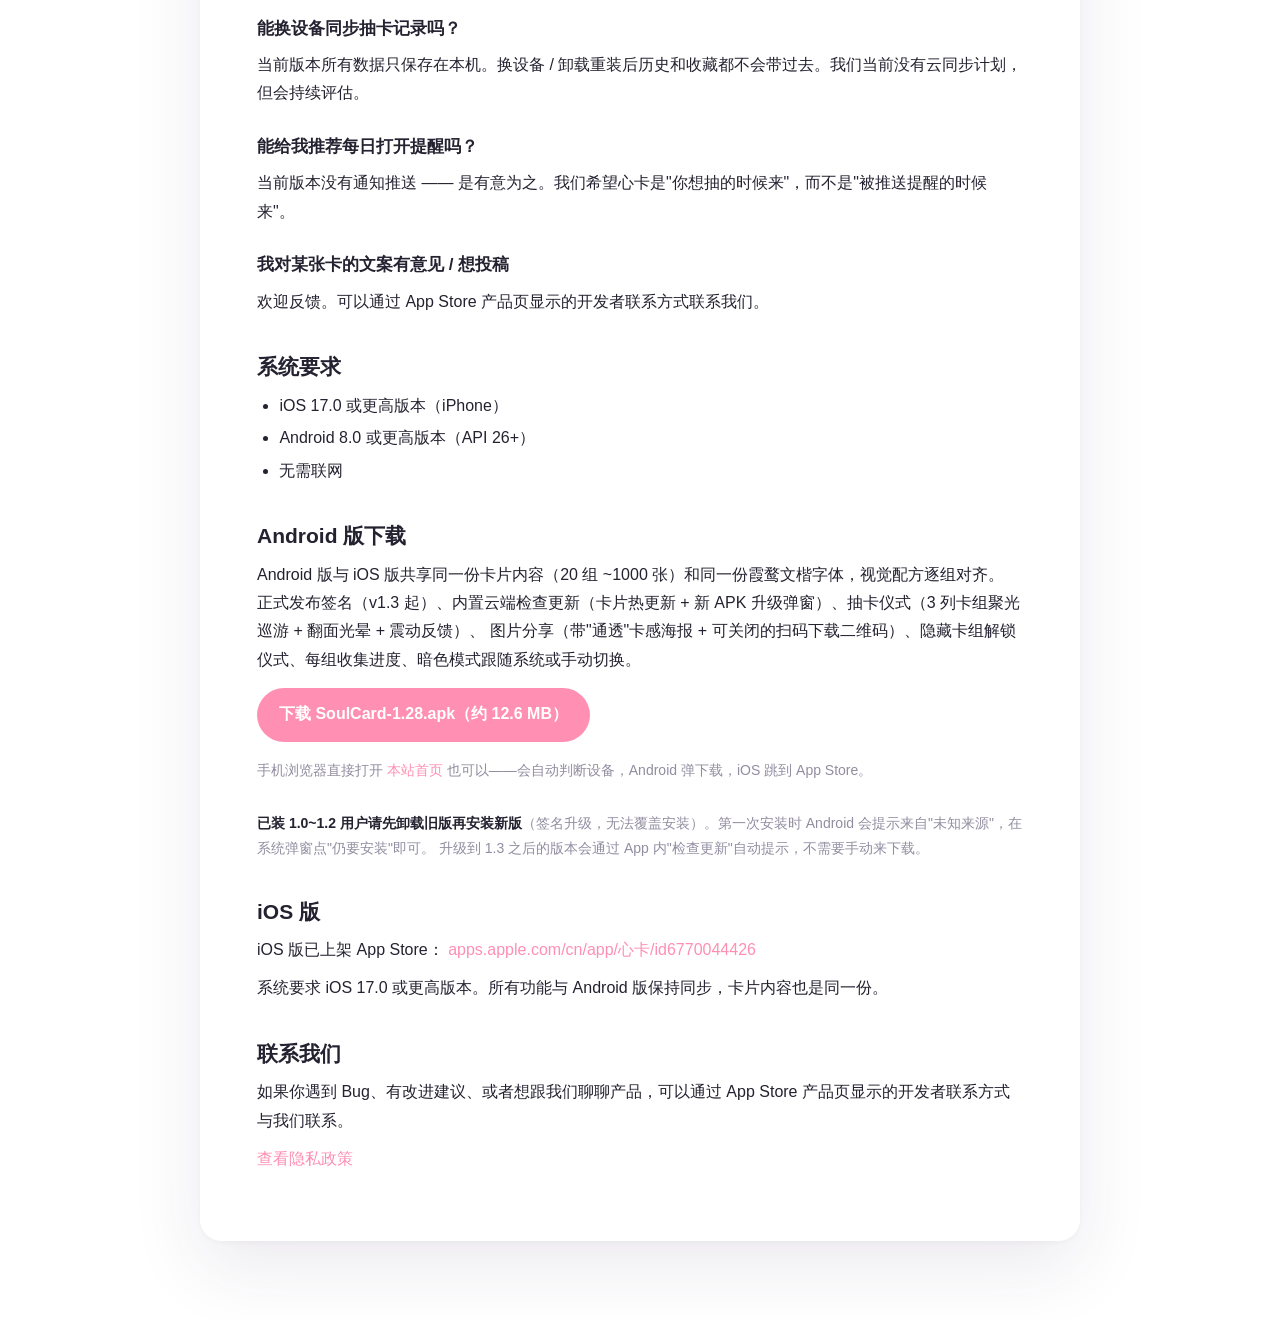
==== commit 94509f2f: "v1.28 — cozy warm-shift + paper grain Color tokens shifted 4-6 degrees warmer:   surfaceBaseLight   " ====
--- a/support.html
+++ b/support.html
@@ -116,7 +116,7 @@
         图片分享（带"通透"卡感海报 + 可关闭的扫码下载二维码）、隐藏卡组解锁仪式、每组收集进度、暗色模式跟随系统或手动切换。
       </p>
       <p>
-        <a class="apk-download" href="./android/SoulCard-1.27.apk" download>下载 SoulCard-1.27.apk（约 12.6 MB）</a>
+        <a class="apk-download" href="./android/SoulCard-1.28.apk" download>下载 SoulCard-1.28.apk（约 12.6 MB）</a>
       </p>
       <p class="meta">
         手机浏览器直接打开 <a href="./">本站首页</a> 也可以——会自动判断设备，Android 弹下载，iOS 跳到 App Store。
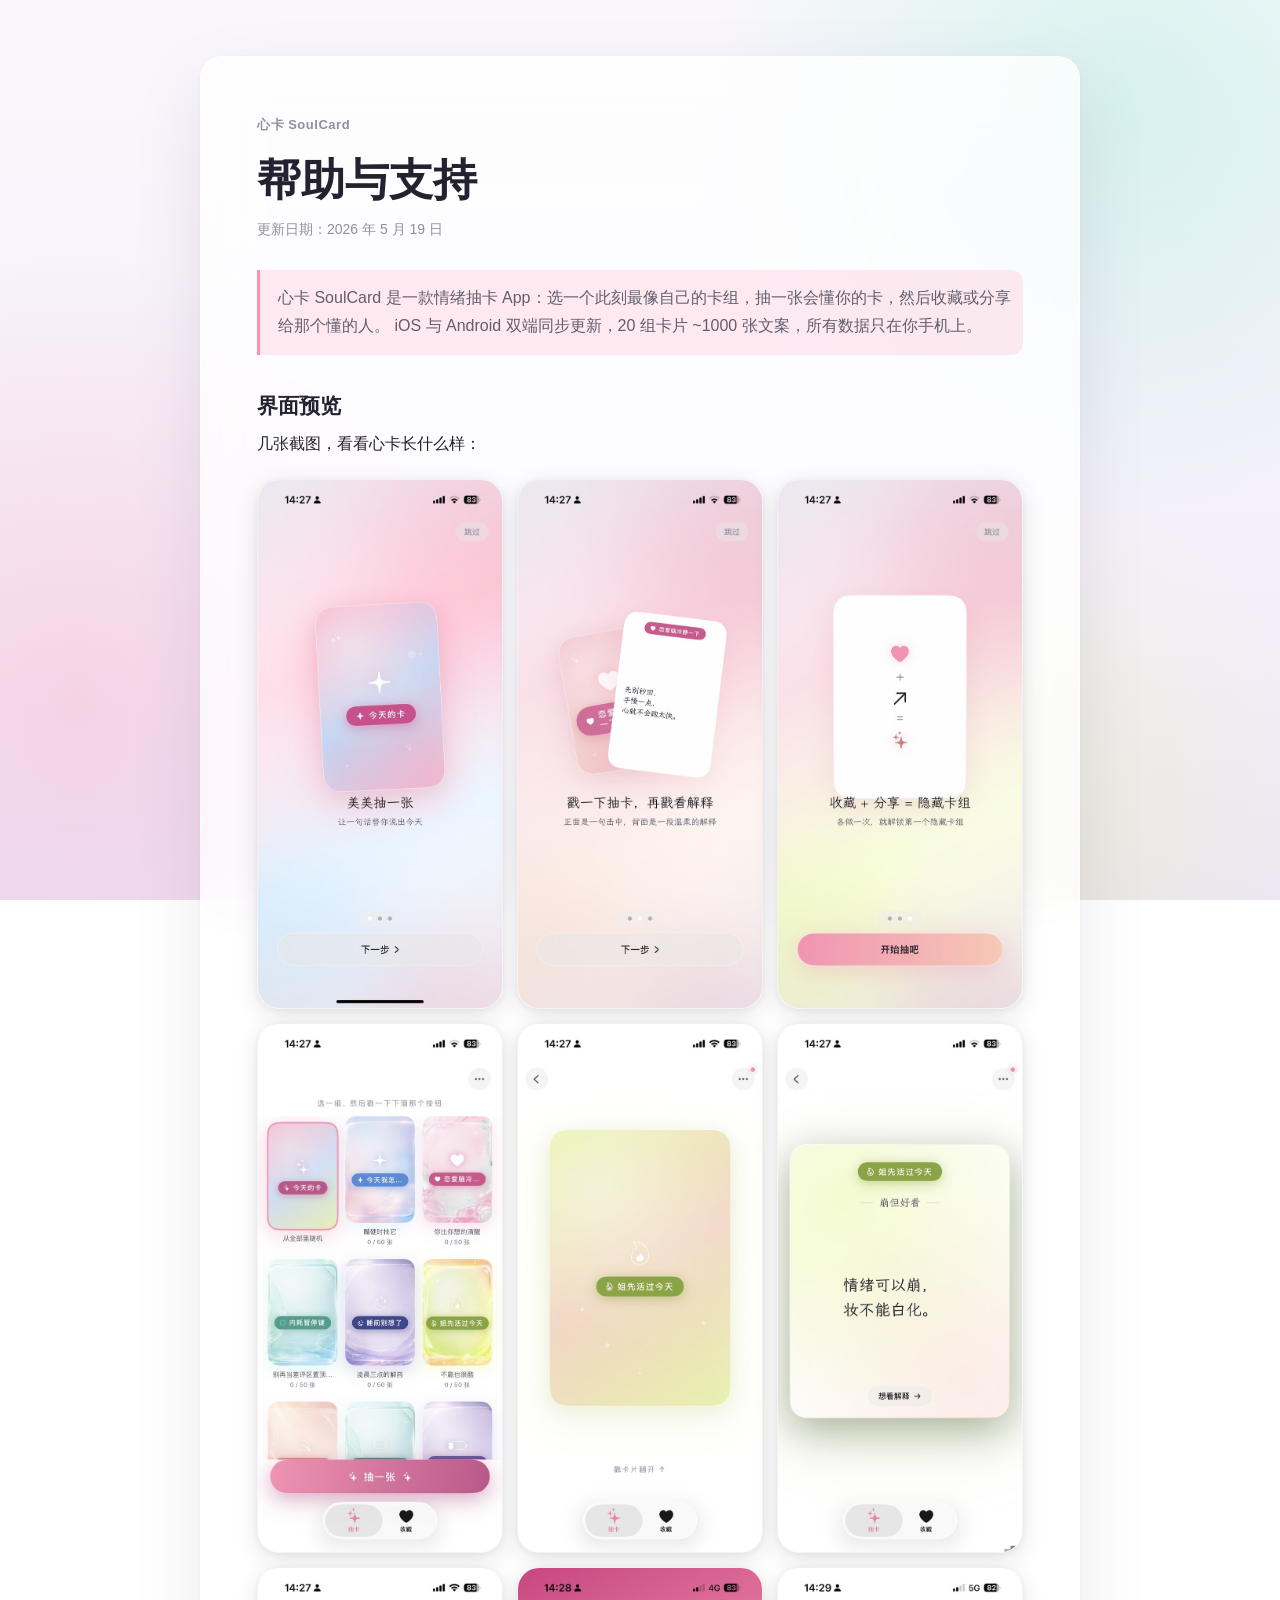
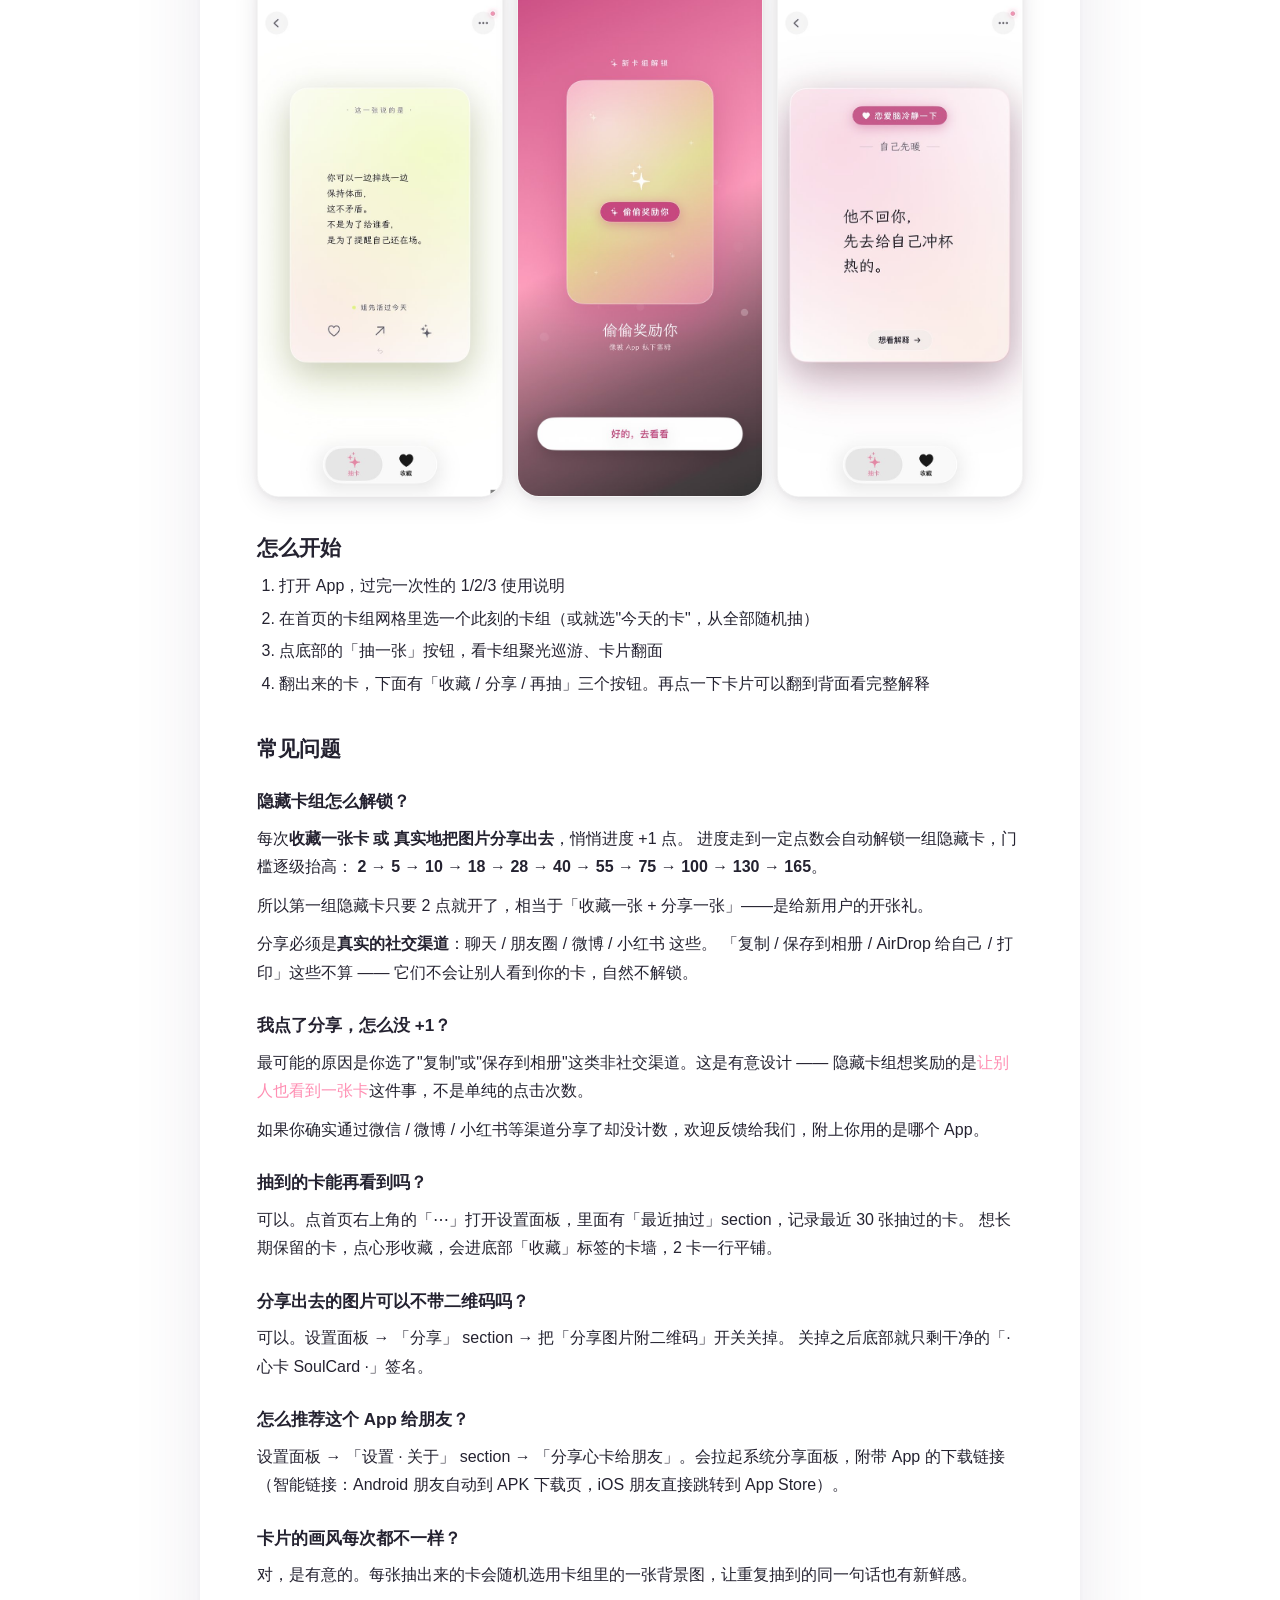
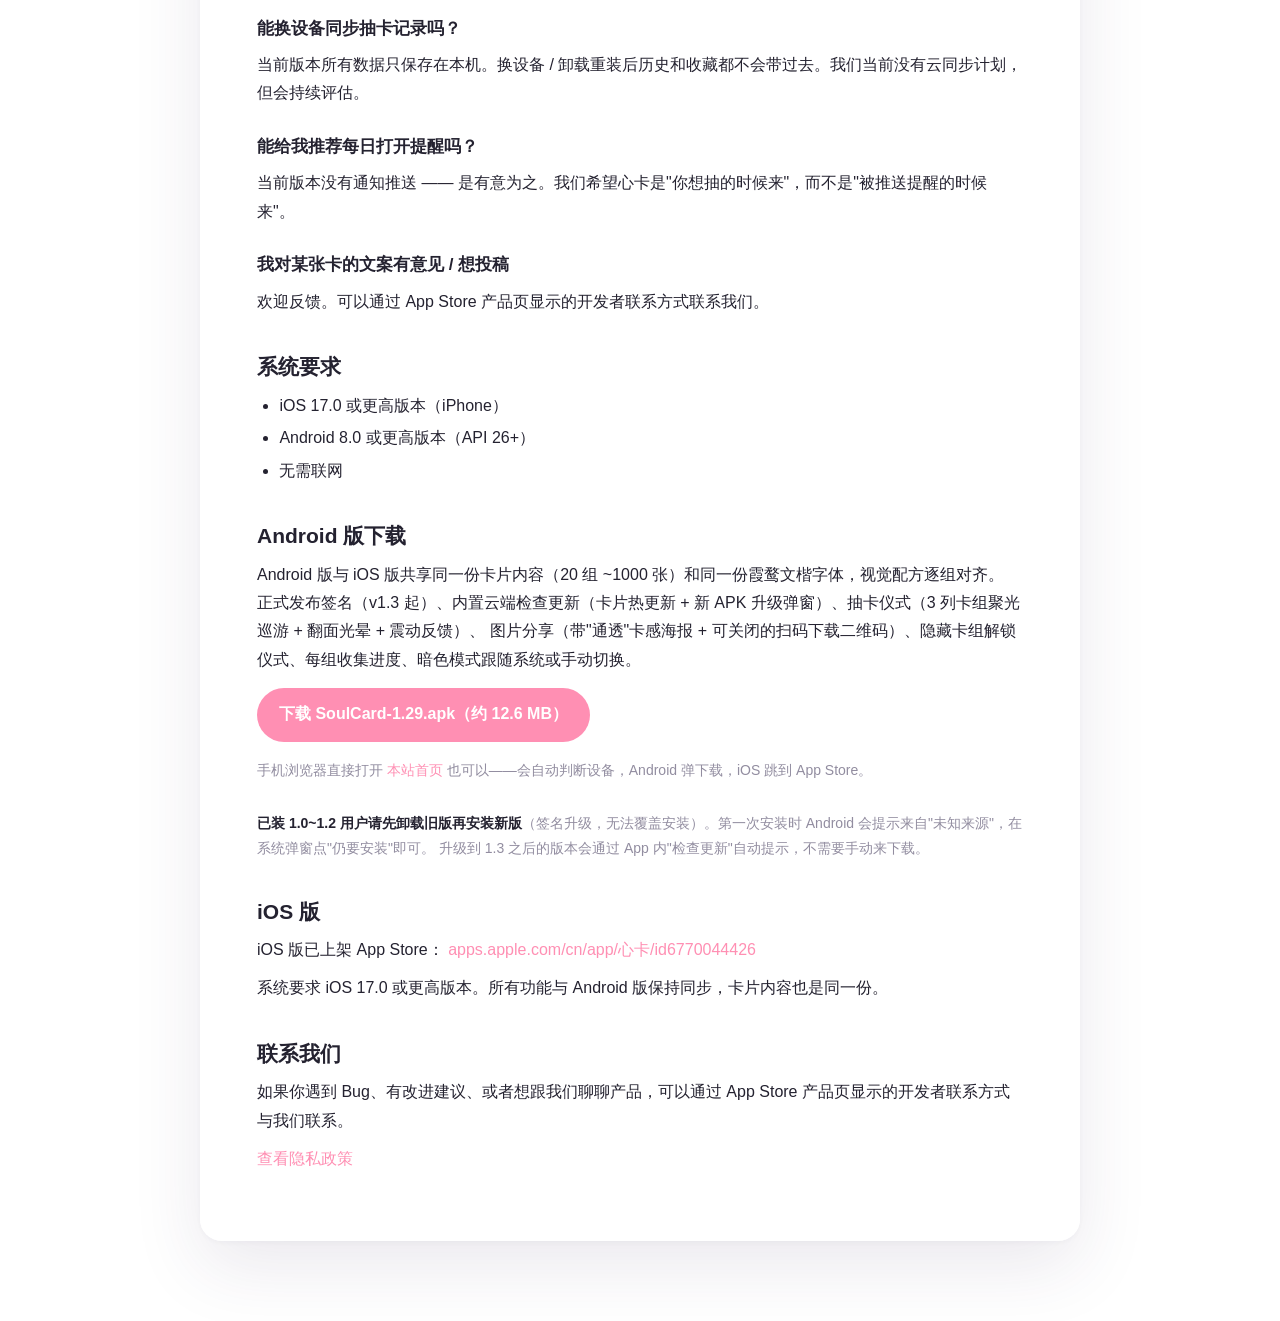
==== commit b76777b1: "v1.29 — dark mode card text legibility fix In v1.28 cards looked pastel-light even in dark mode (ras" ====
--- a/support.html
+++ b/support.html
@@ -116,7 +116,7 @@
         图片分享（带"通透"卡感海报 + 可关闭的扫码下载二维码）、隐藏卡组解锁仪式、每组收集进度、暗色模式跟随系统或手动切换。
       </p>
       <p>
-        <a class="apk-download" href="./android/SoulCard-1.28.apk" download>下载 SoulCard-1.28.apk（约 12.6 MB）</a>
+        <a class="apk-download" href="./android/SoulCard-1.29.apk" download>下载 SoulCard-1.29.apk（约 12.6 MB）</a>
       </p>
       <p class="meta">
         手机浏览器直接打开 <a href="./">本站首页</a> 也可以——会自动判断设备，Android 弹下载，iOS 跳到 App Store。
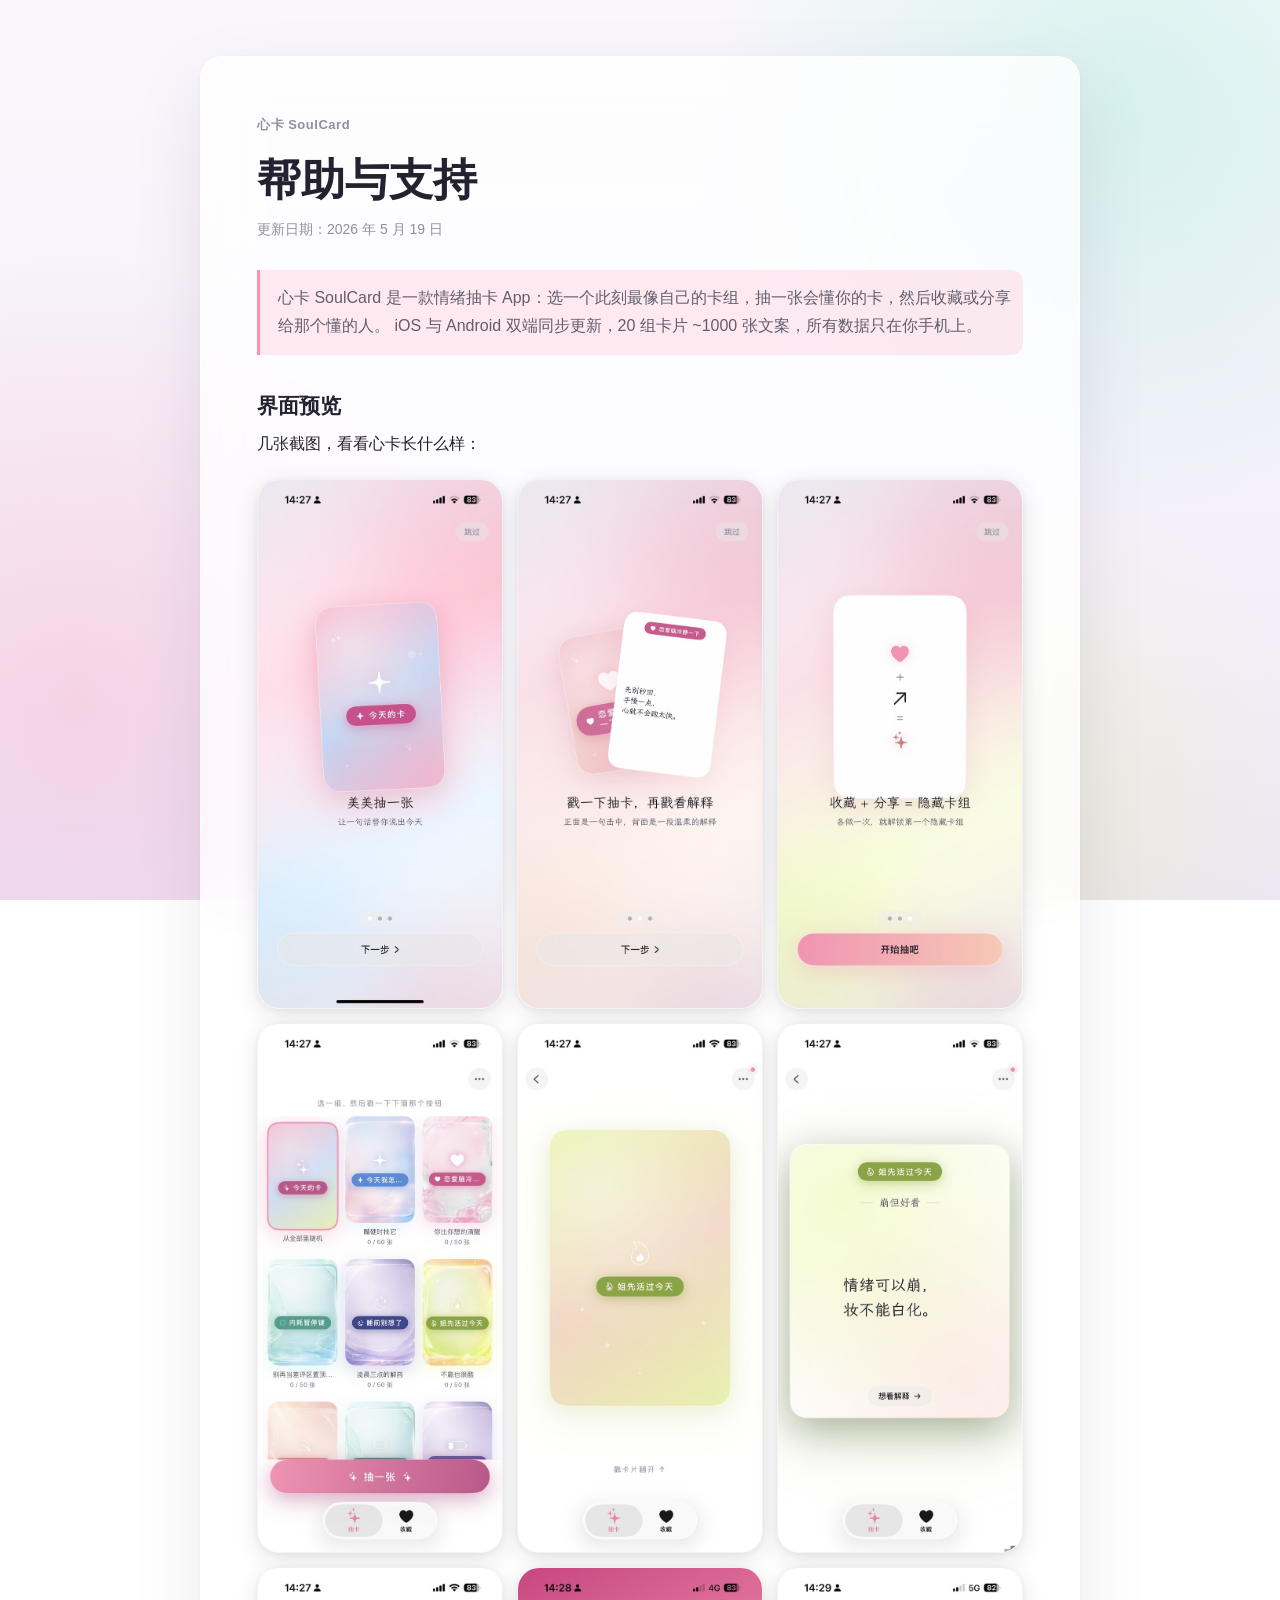
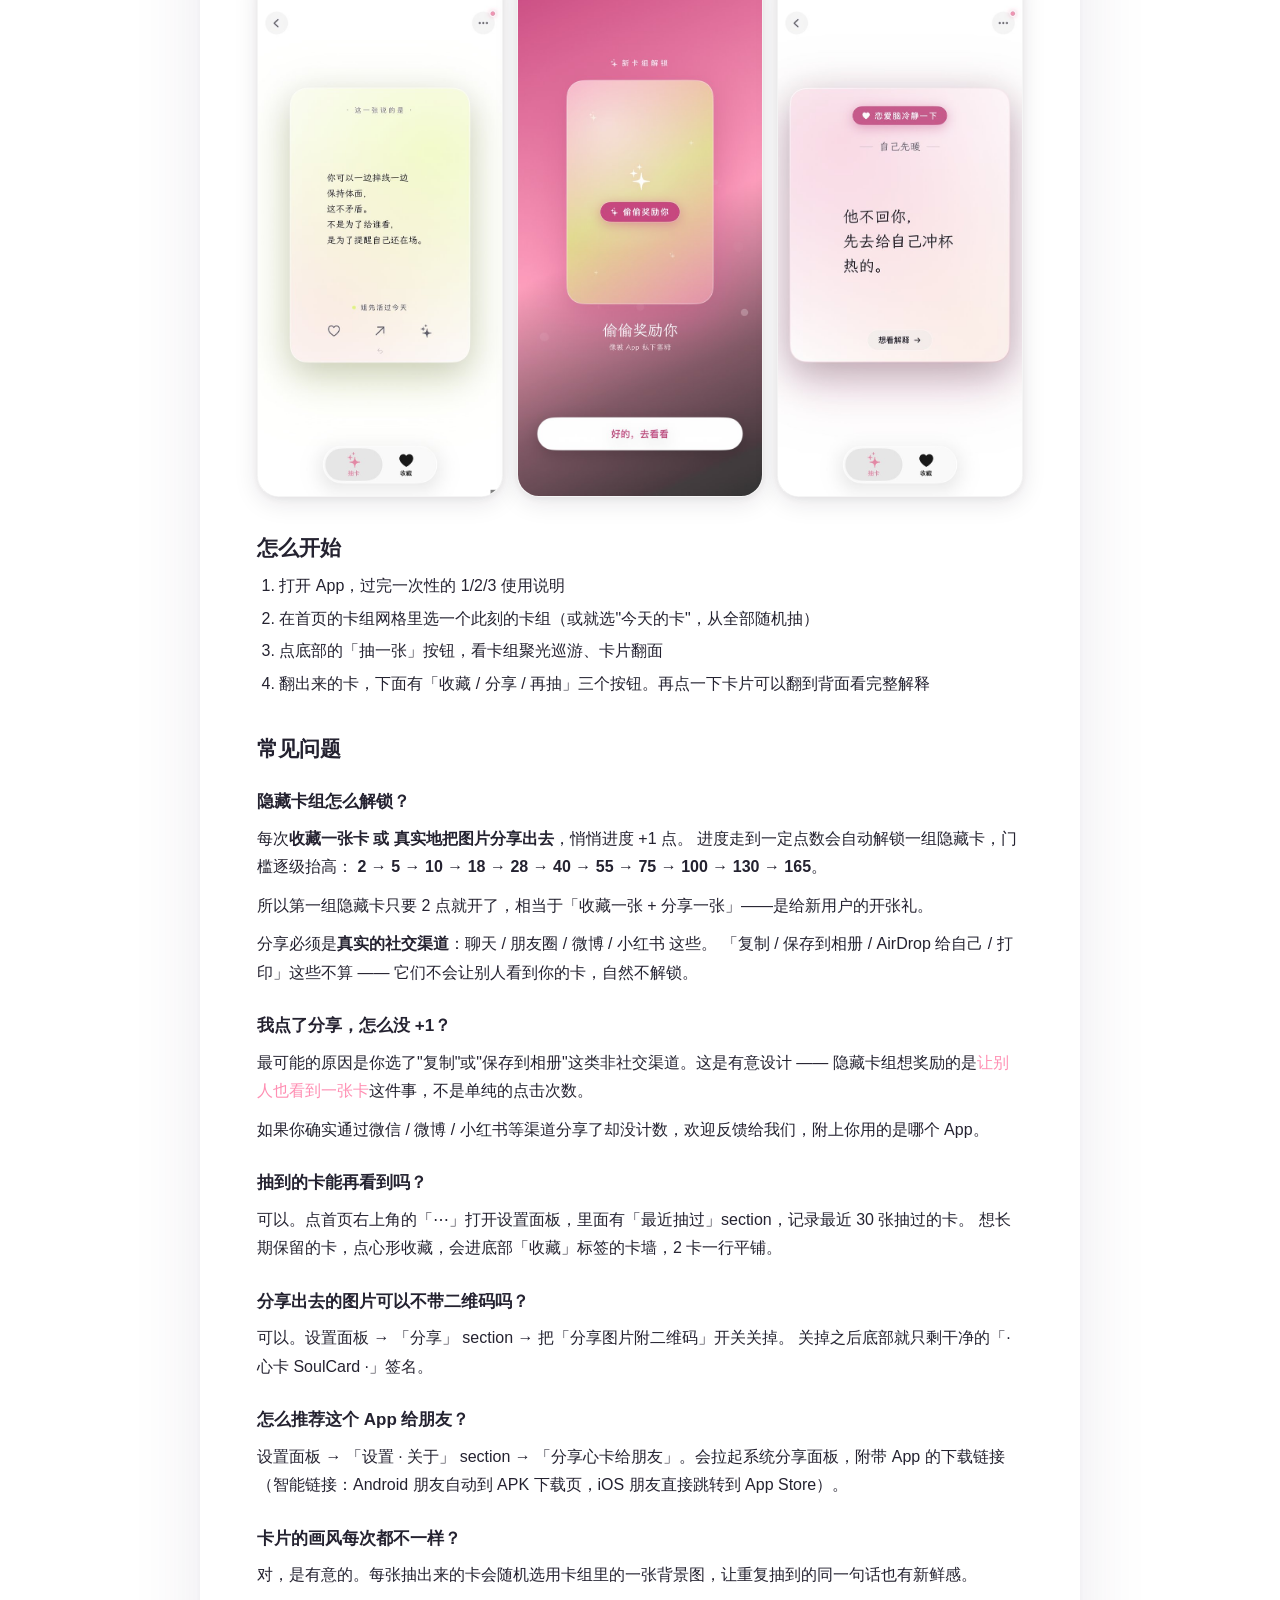
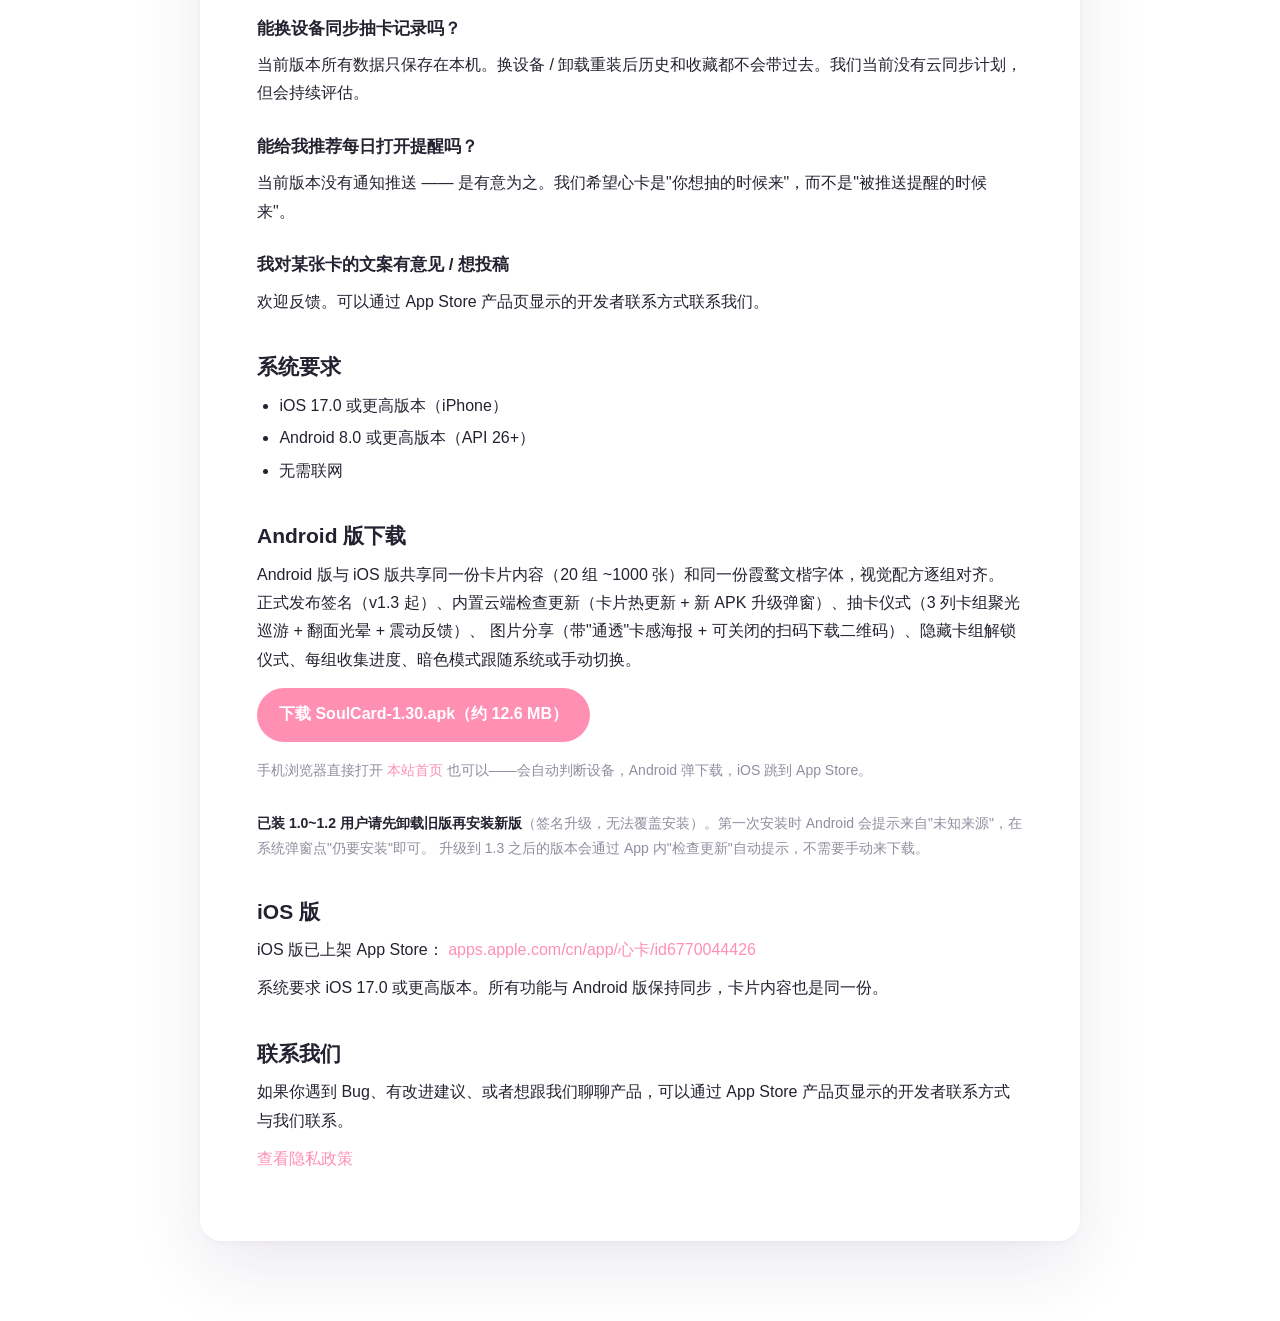
==== commit 62387146: "v1.30 — Android: lift bottom toolbars above 3-button nav User reported on a phone with hardware nav " ====
--- a/support.html
+++ b/support.html
@@ -116,7 +116,7 @@
         图片分享（带"通透"卡感海报 + 可关闭的扫码下载二维码）、隐藏卡组解锁仪式、每组收集进度、暗色模式跟随系统或手动切换。
       </p>
       <p>
-        <a class="apk-download" href="./android/SoulCard-1.29.apk" download>下载 SoulCard-1.29.apk（约 12.6 MB）</a>
+        <a class="apk-download" href="./android/SoulCard-1.30.apk" download>下载 SoulCard-1.30.apk（约 12.6 MB）</a>
       </p>
       <p class="meta">
         手机浏览器直接打开 <a href="./">本站首页</a> 也可以——会自动判断设备，Android 弹下载，iOS 跳到 App Store。
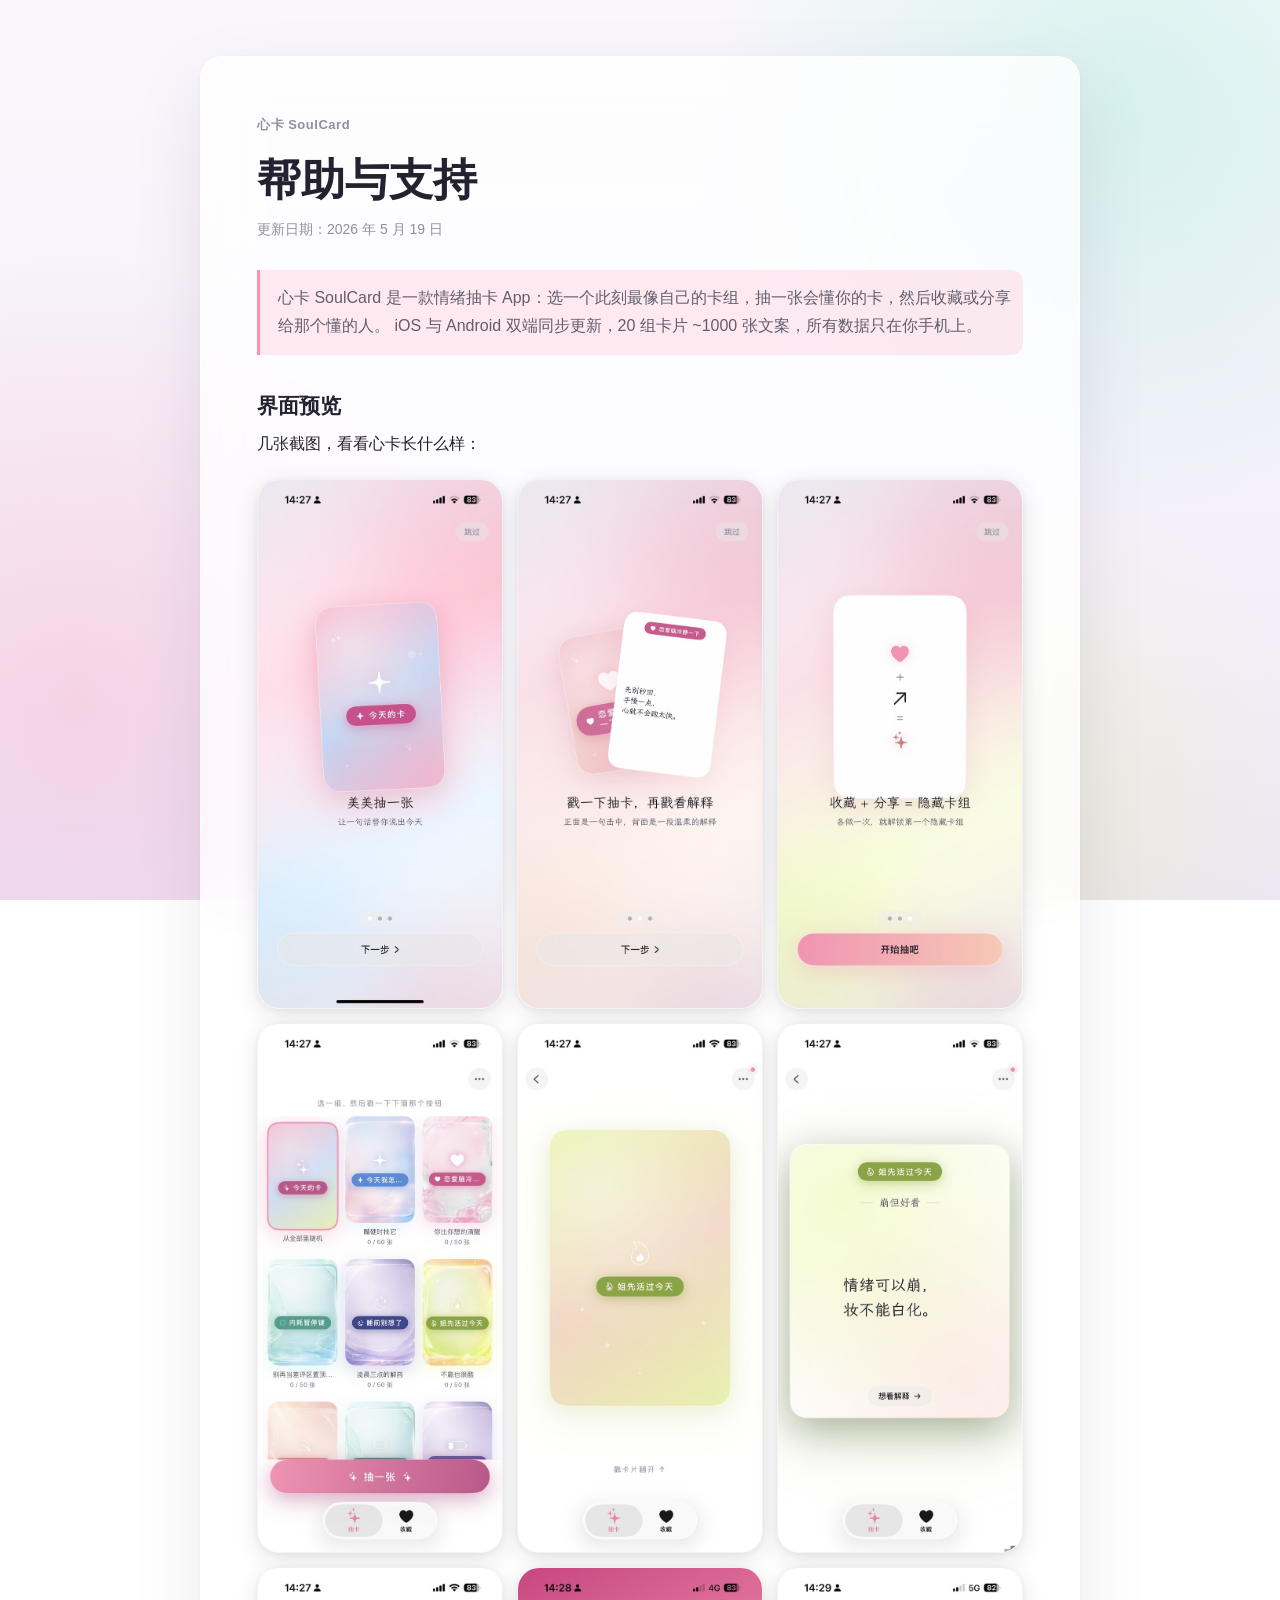
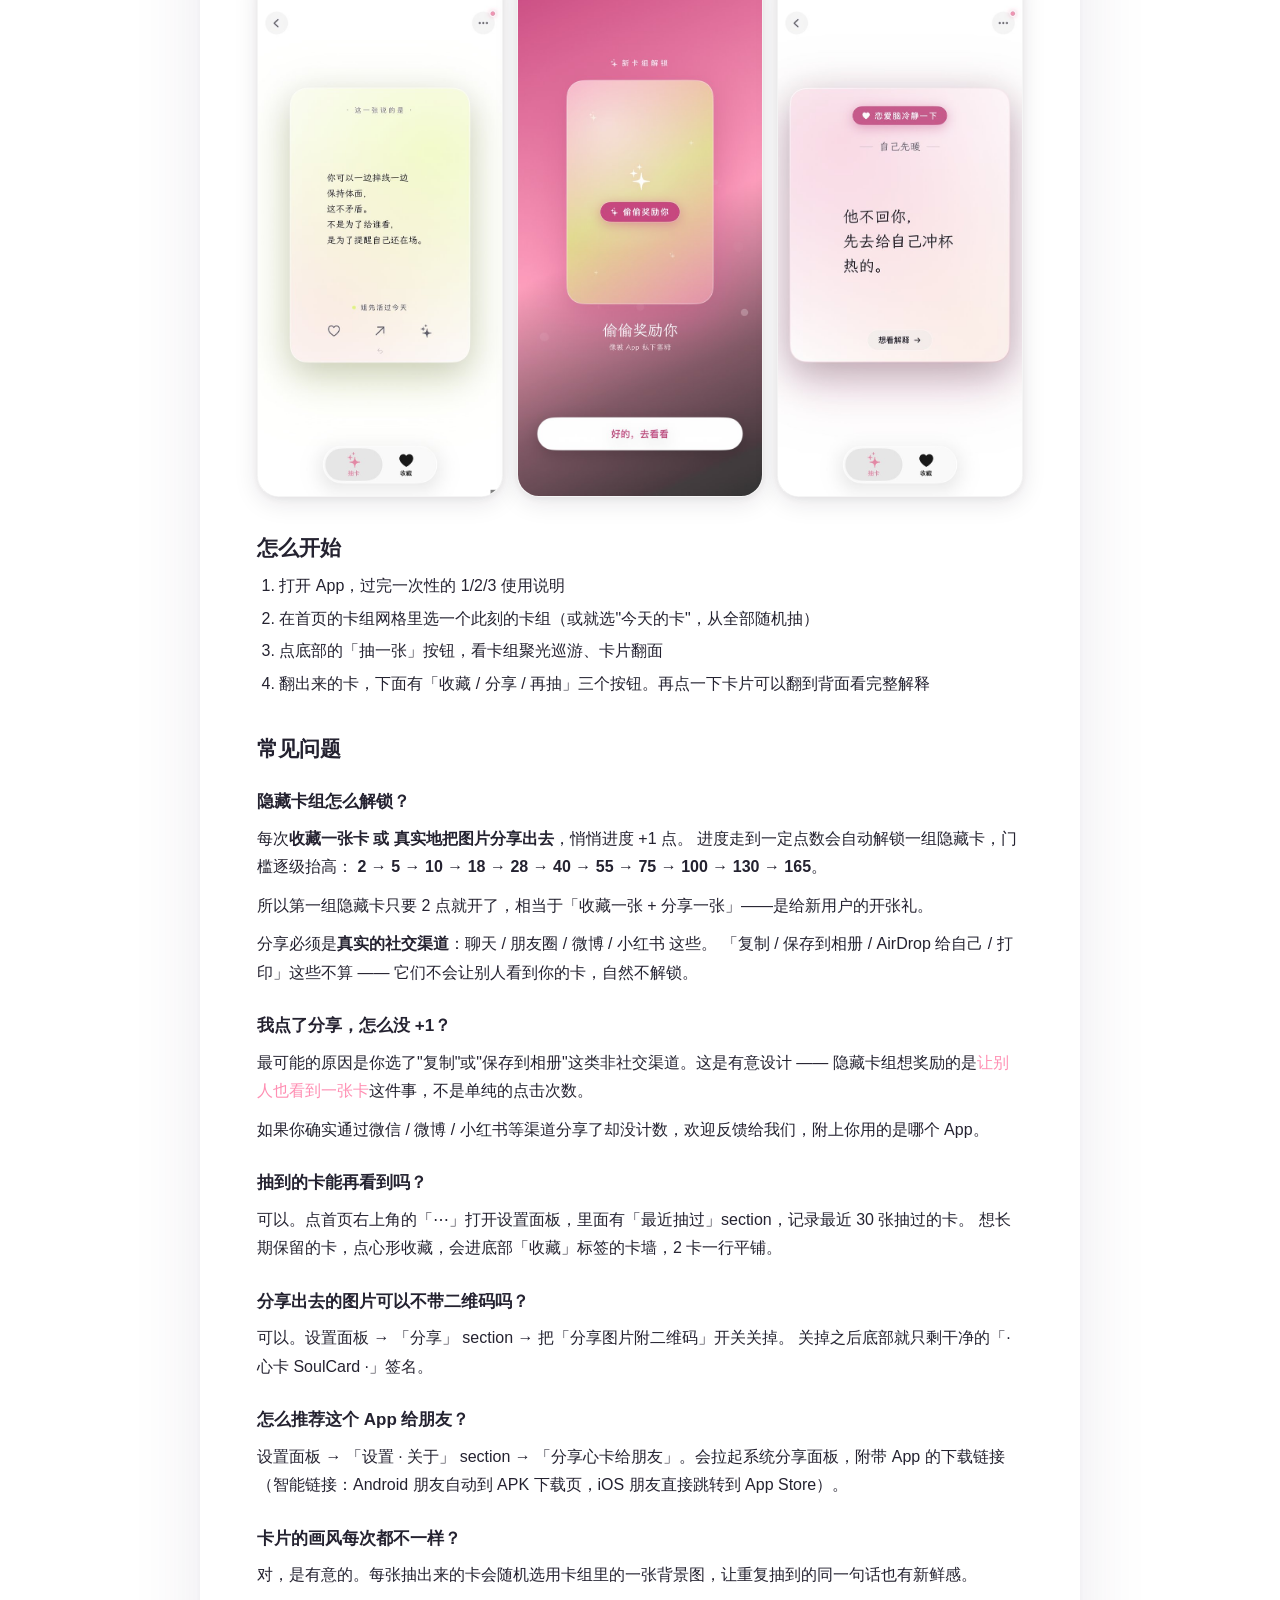
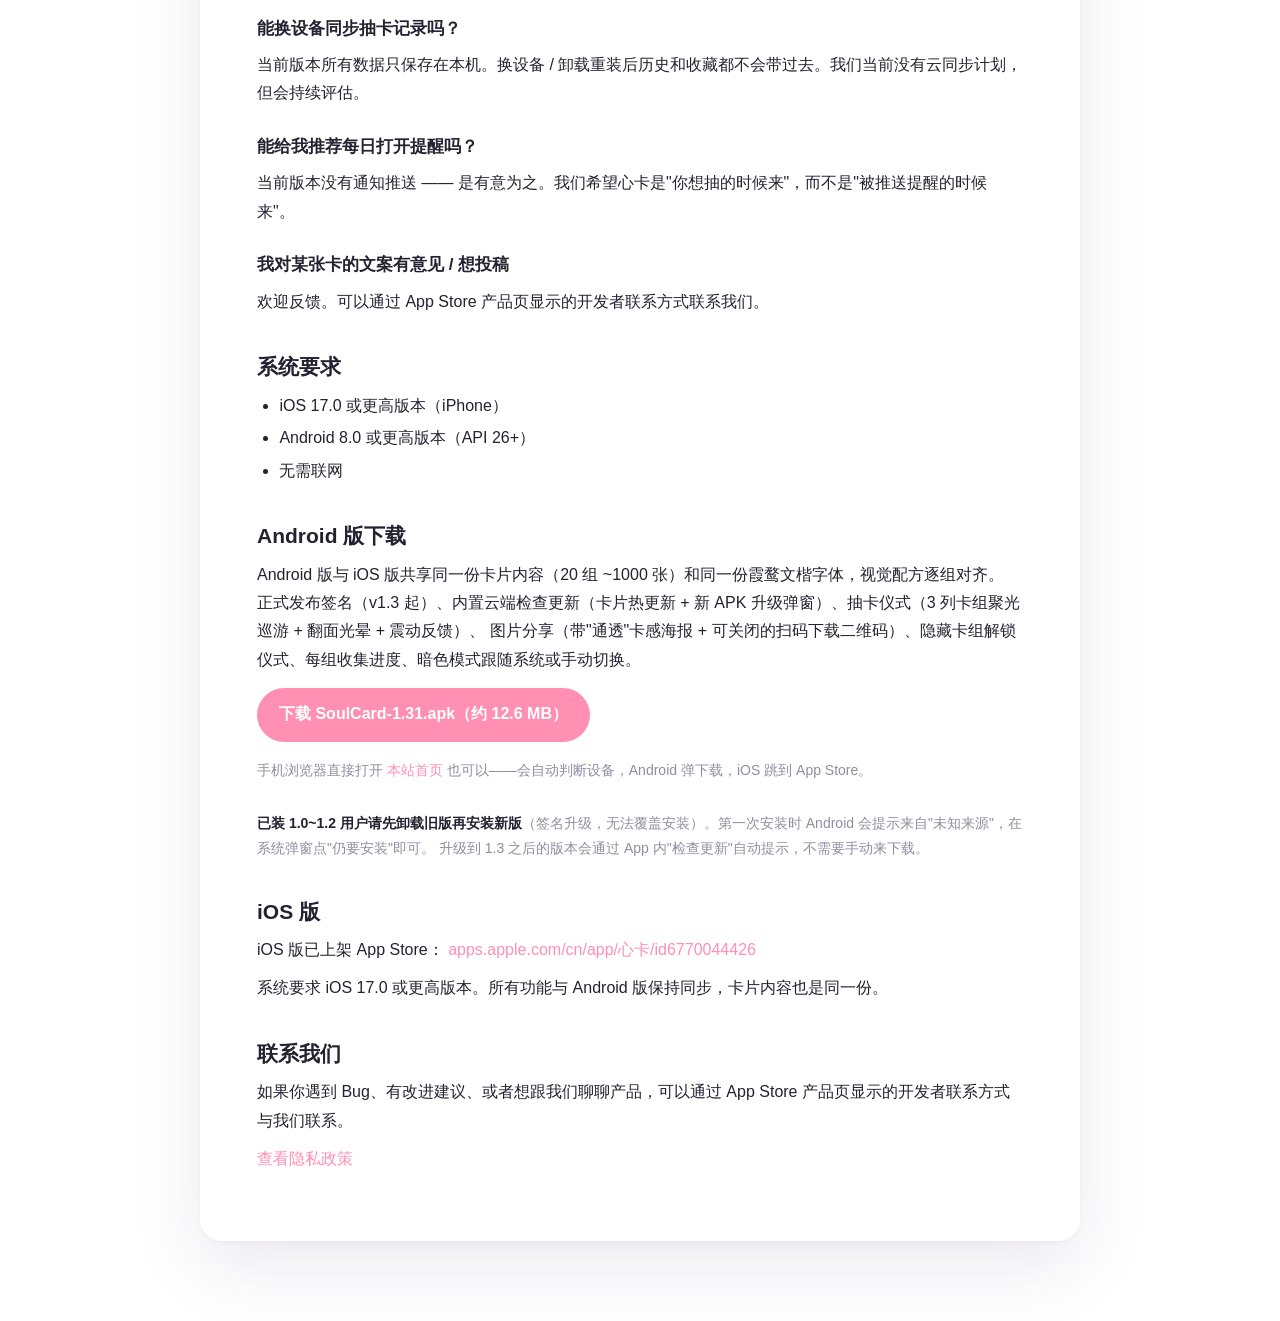
==== commit fe1ae1c1: "v1.31 — Android: lock to portrait" ====
--- a/support.html
+++ b/support.html
@@ -116,7 +116,7 @@
         图片分享（带"通透"卡感海报 + 可关闭的扫码下载二维码）、隐藏卡组解锁仪式、每组收集进度、暗色模式跟随系统或手动切换。
       </p>
       <p>
-        <a class="apk-download" href="./android/SoulCard-1.30.apk" download>下载 SoulCard-1.30.apk（约 12.6 MB）</a>
+        <a class="apk-download" href="./android/SoulCard-1.31.apk" download>下载 SoulCard-1.31.apk（约 12.6 MB）</a>
       </p>
       <p class="meta">
         手机浏览器直接打开 <a href="./">本站首页</a> 也可以——会自动判断设备，Android 弹下载，iOS 跳到 App Store。
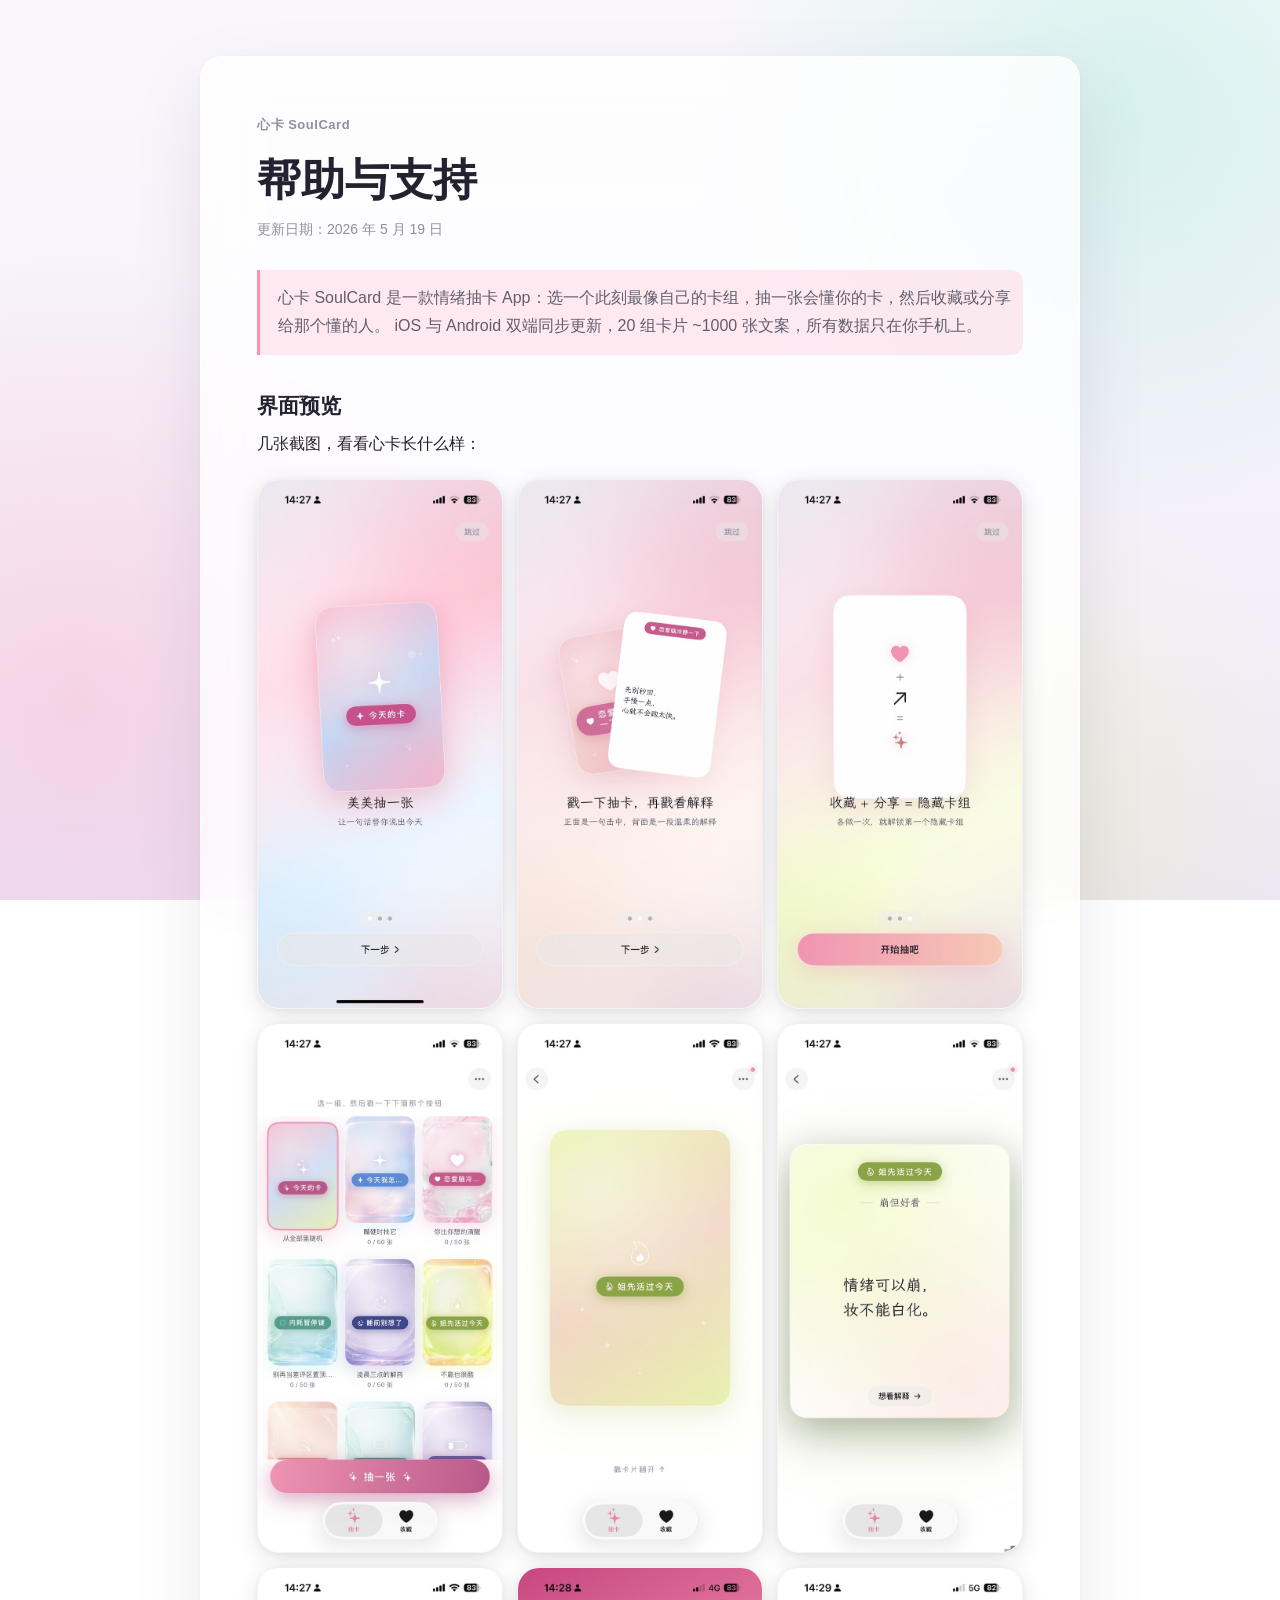
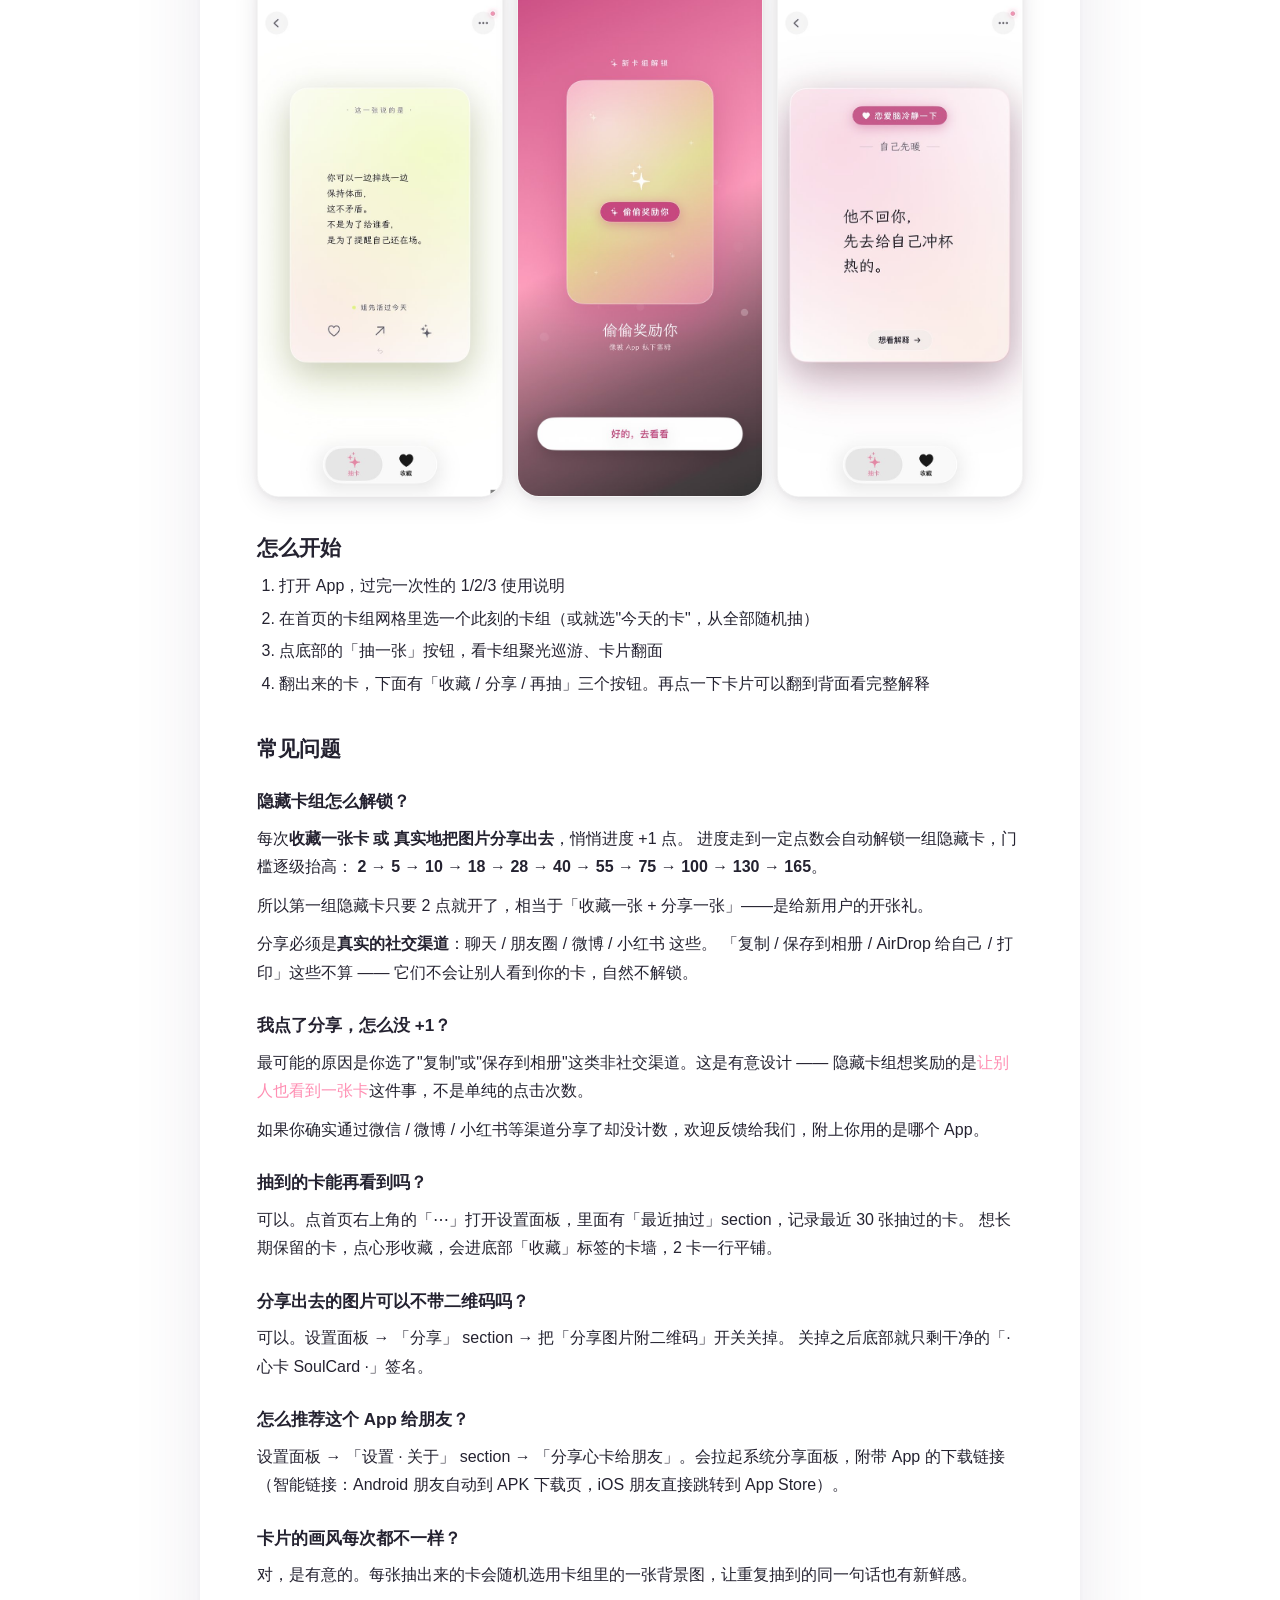
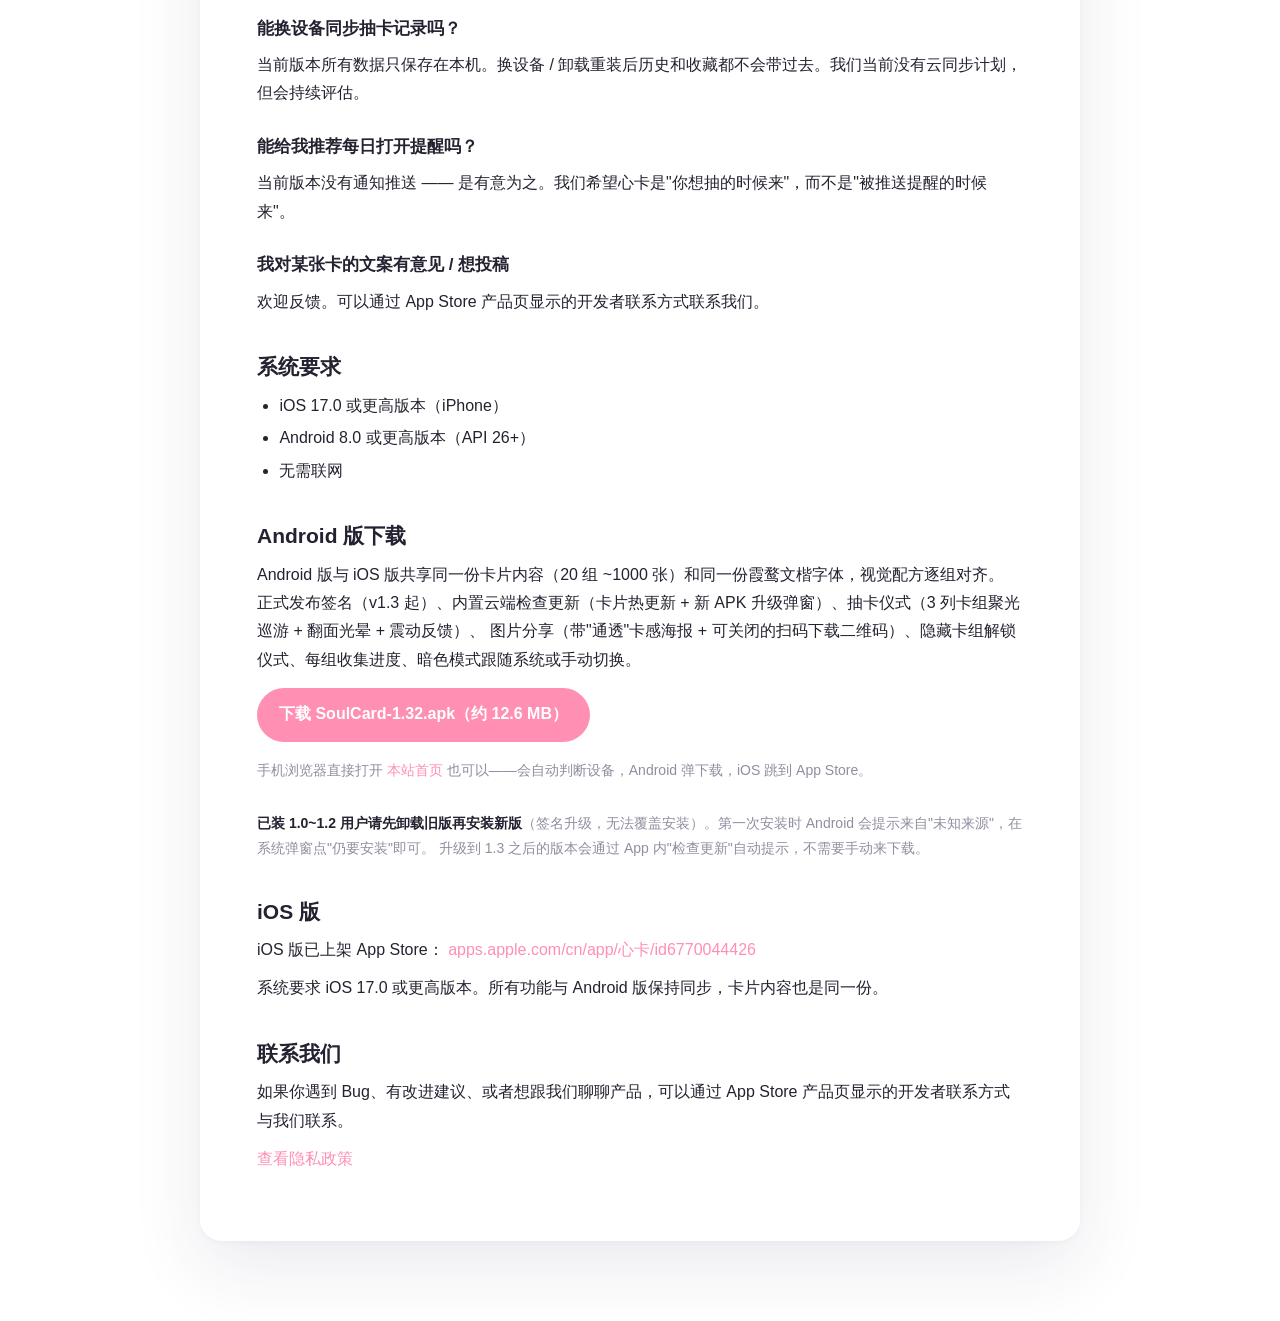
==== commit fa85de10: "Bump Android APK to v1.32 (versionCode 33) Pairs with iOS 1.2 build 61. v1.32 folds the home top-rig" ====
--- a/support.html
+++ b/support.html
@@ -116,7 +116,7 @@
         图片分享（带"通透"卡感海报 + 可关闭的扫码下载二维码）、隐藏卡组解锁仪式、每组收集进度、暗色模式跟随系统或手动切换。
       </p>
       <p>
-        <a class="apk-download" href="./android/SoulCard-1.31.apk" download>下载 SoulCard-1.31.apk（约 12.6 MB）</a>
+        <a class="apk-download" href="./android/SoulCard-1.32.apk" download>下载 SoulCard-1.32.apk（约 12.6 MB）</a>
       </p>
       <p class="meta">
         手机浏览器直接打开 <a href="./">本站首页</a> 也可以——会自动判断设备，Android 弹下载，iOS 跳到 App Store。
